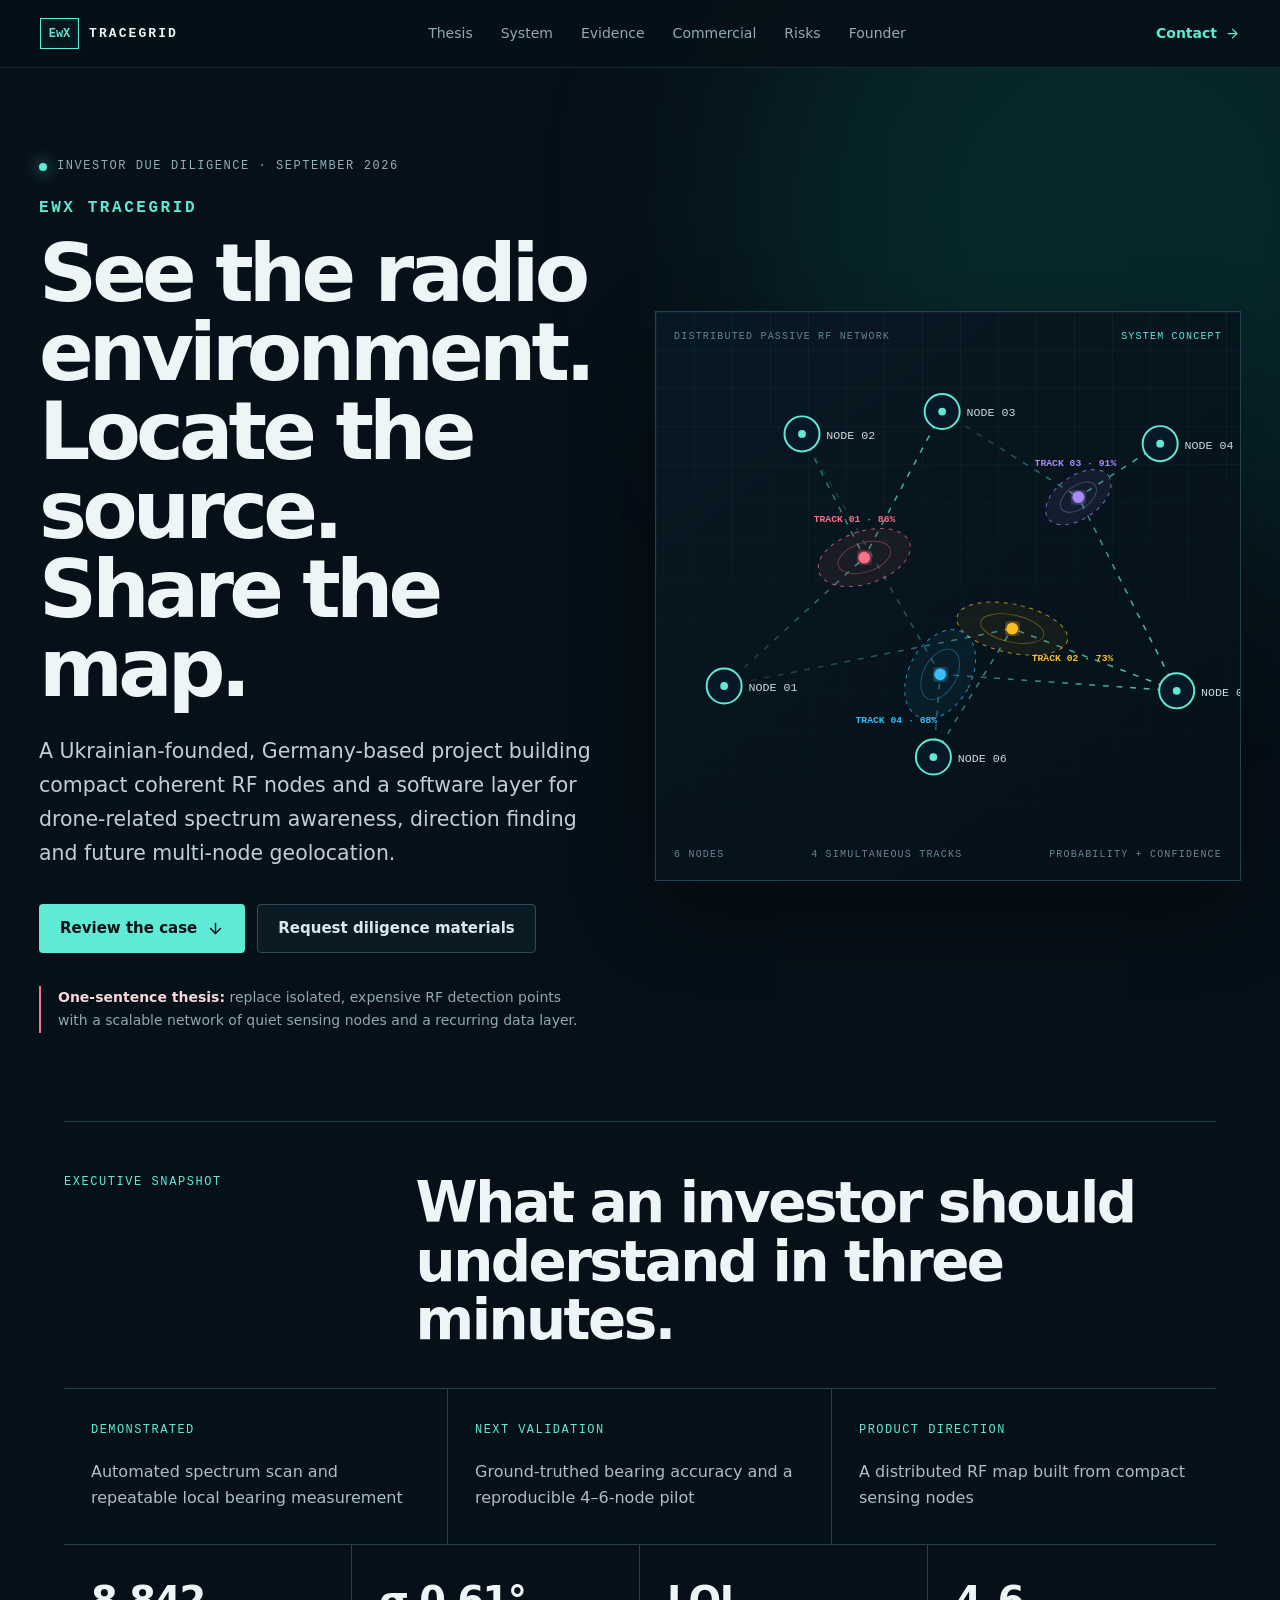
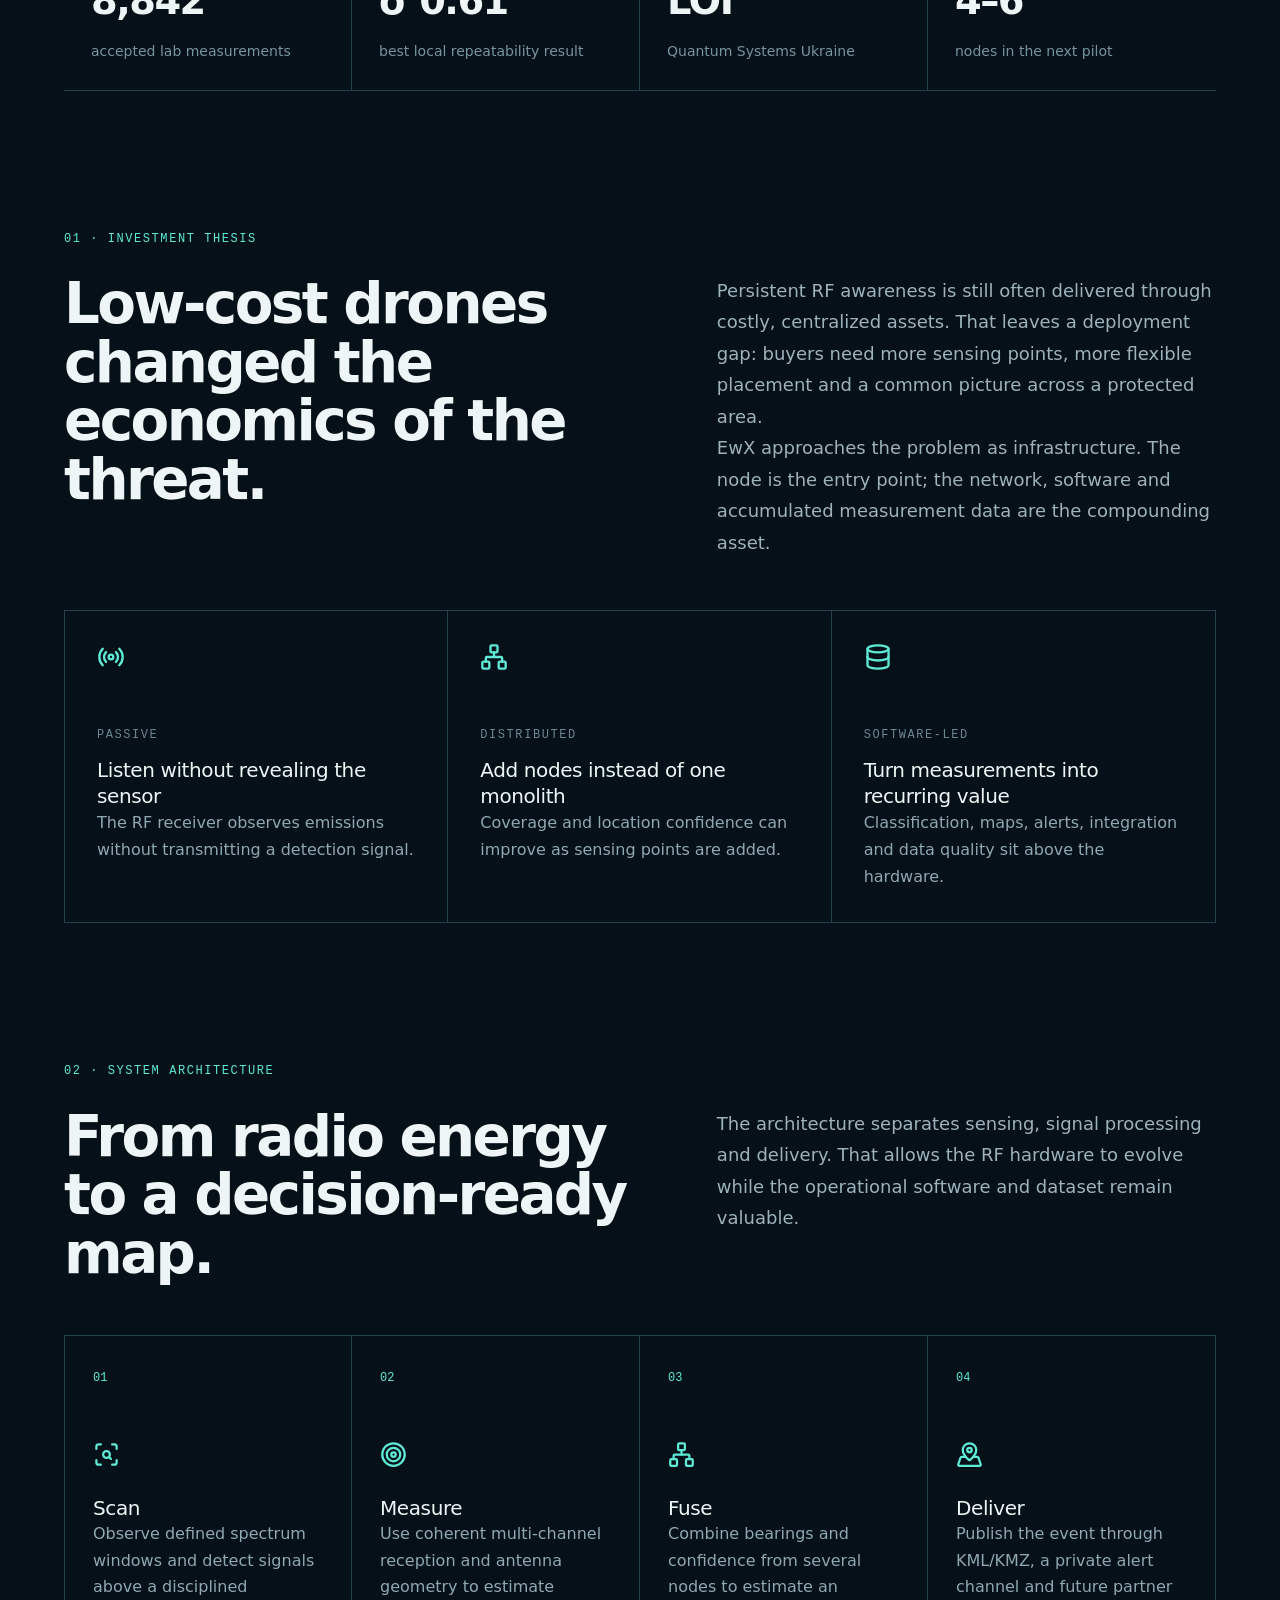
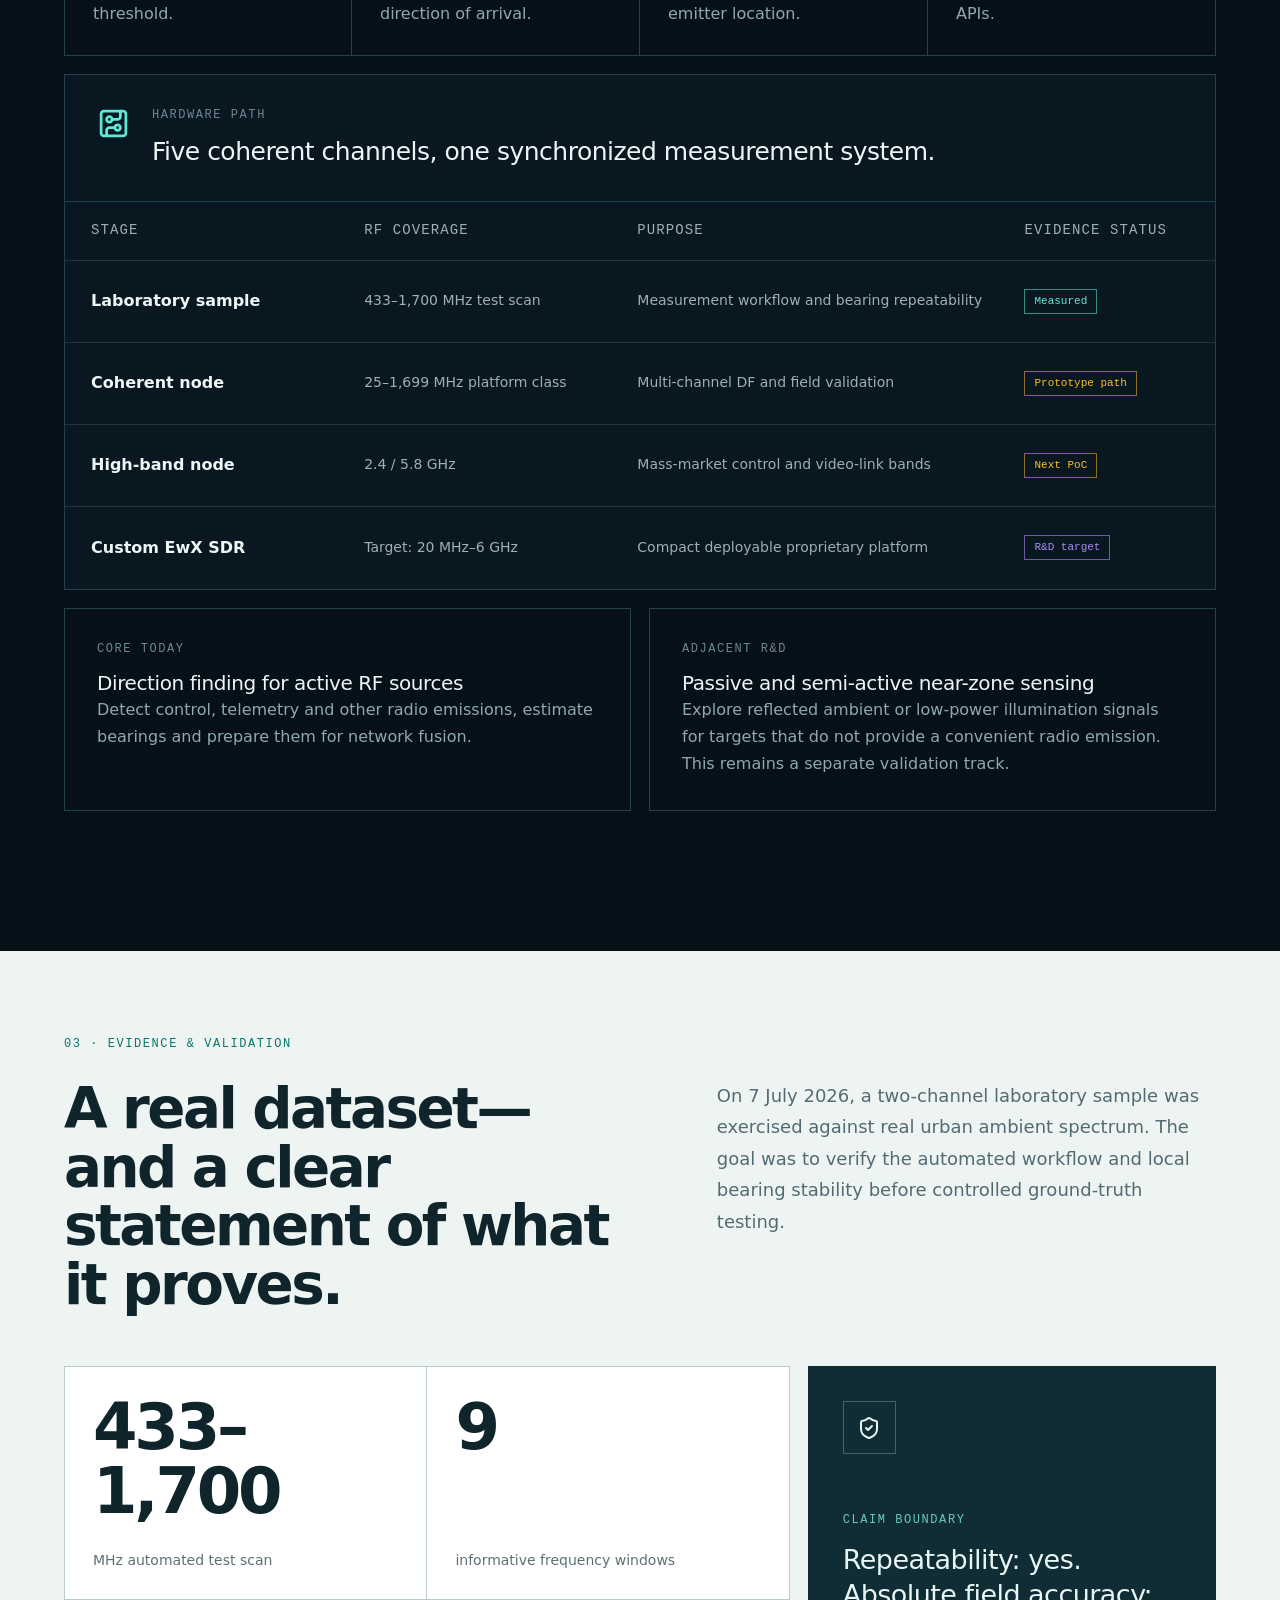
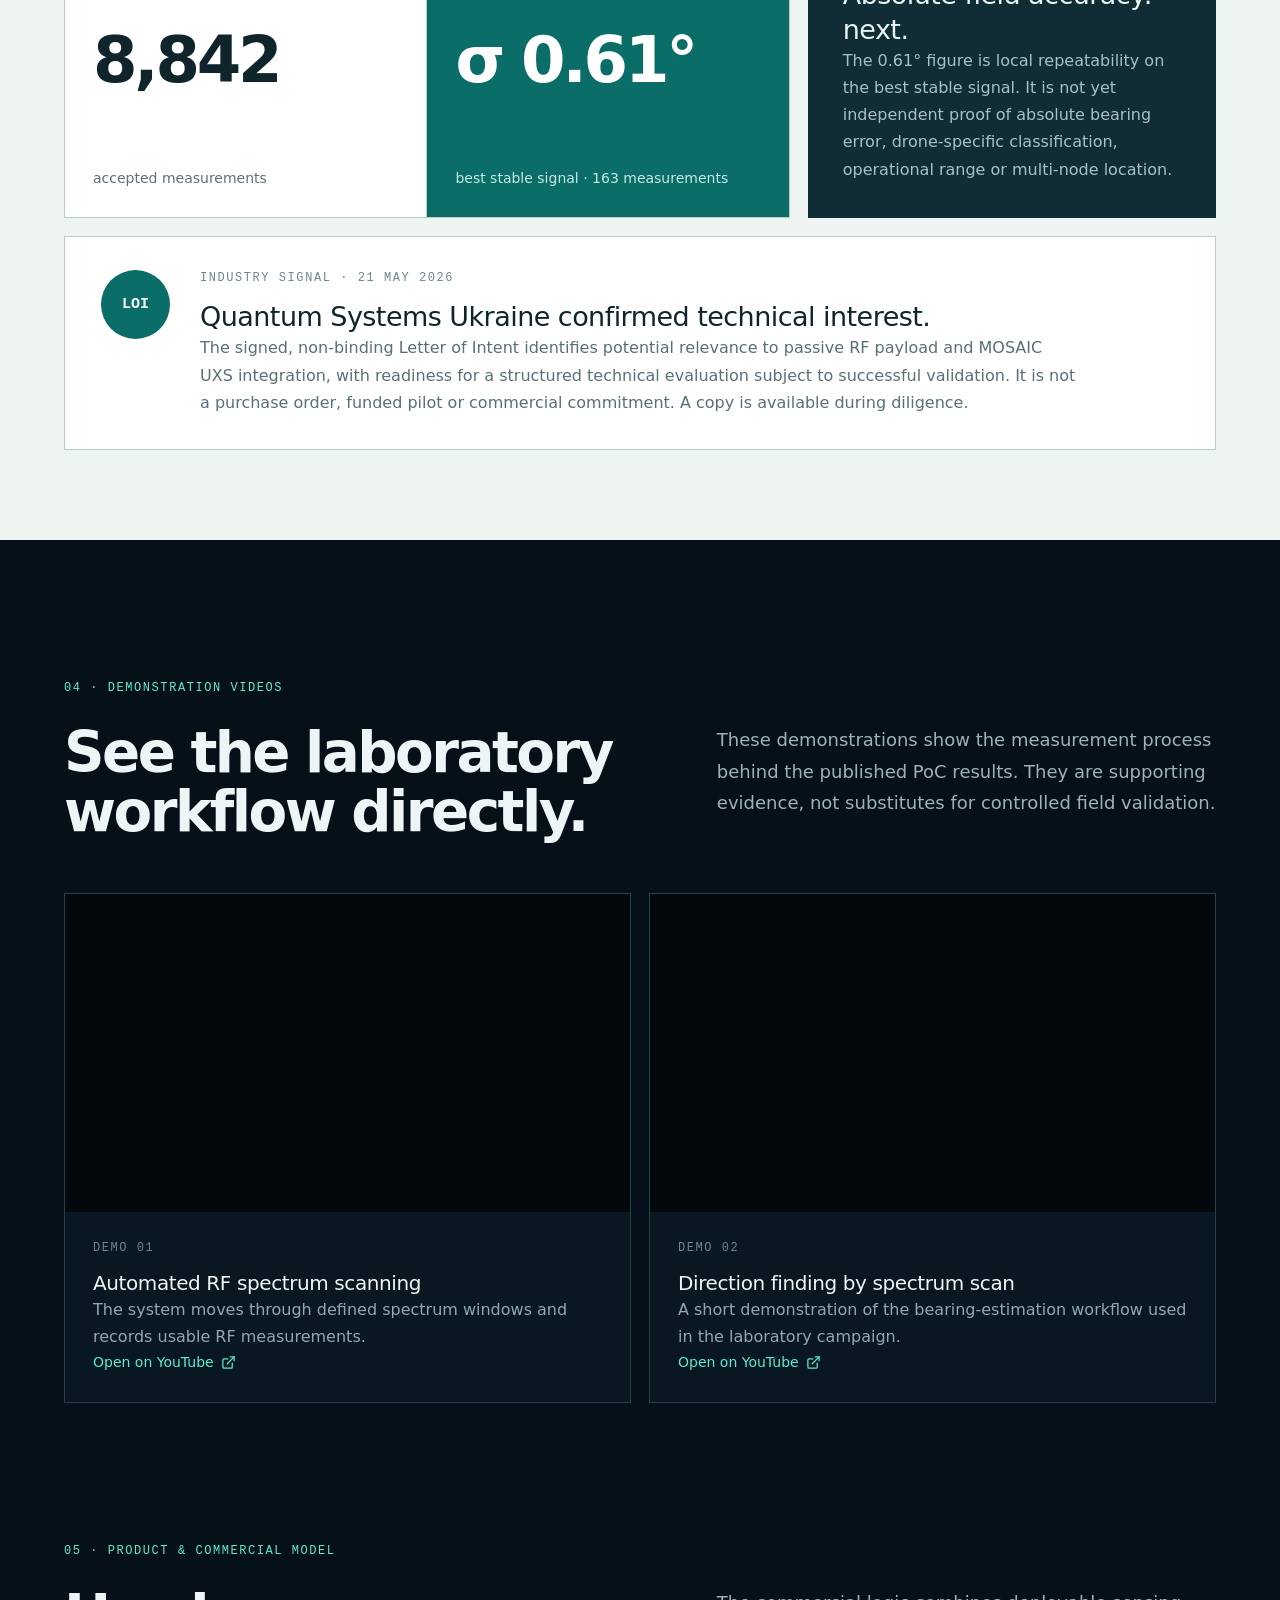
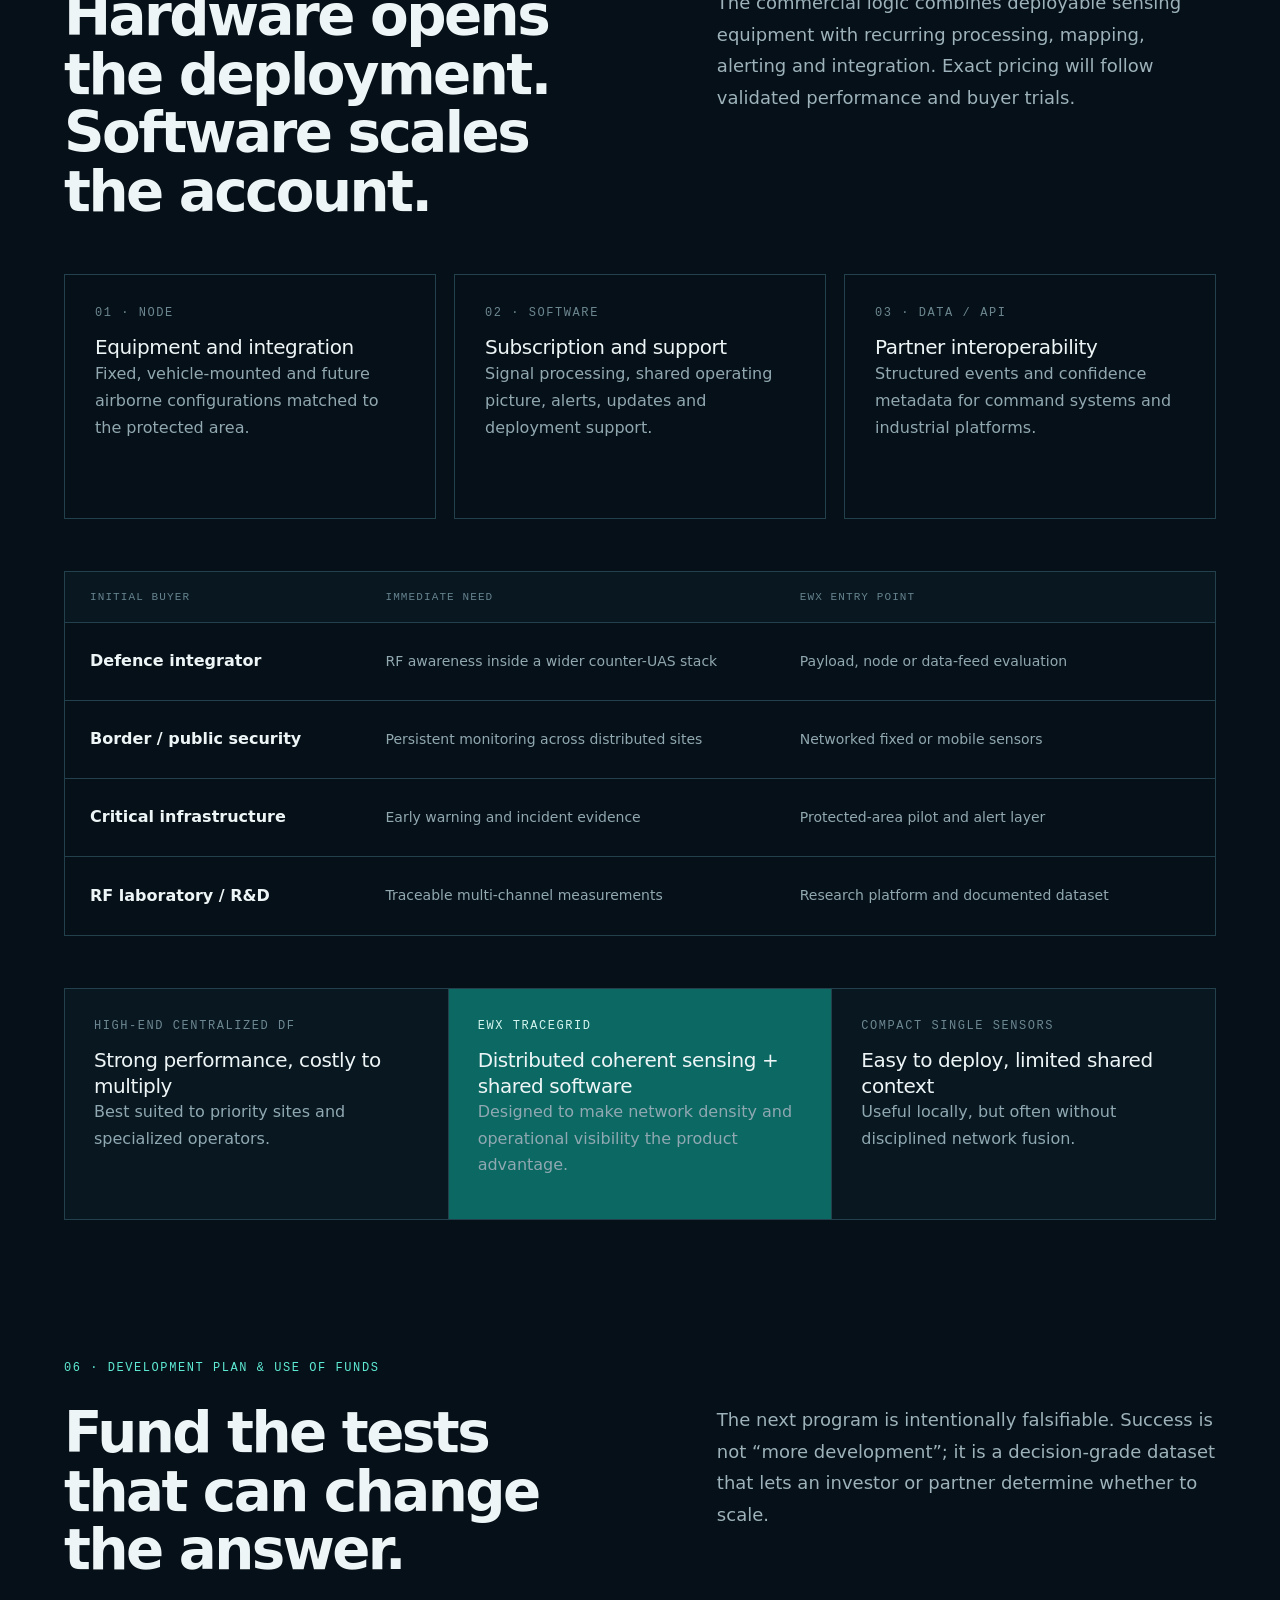
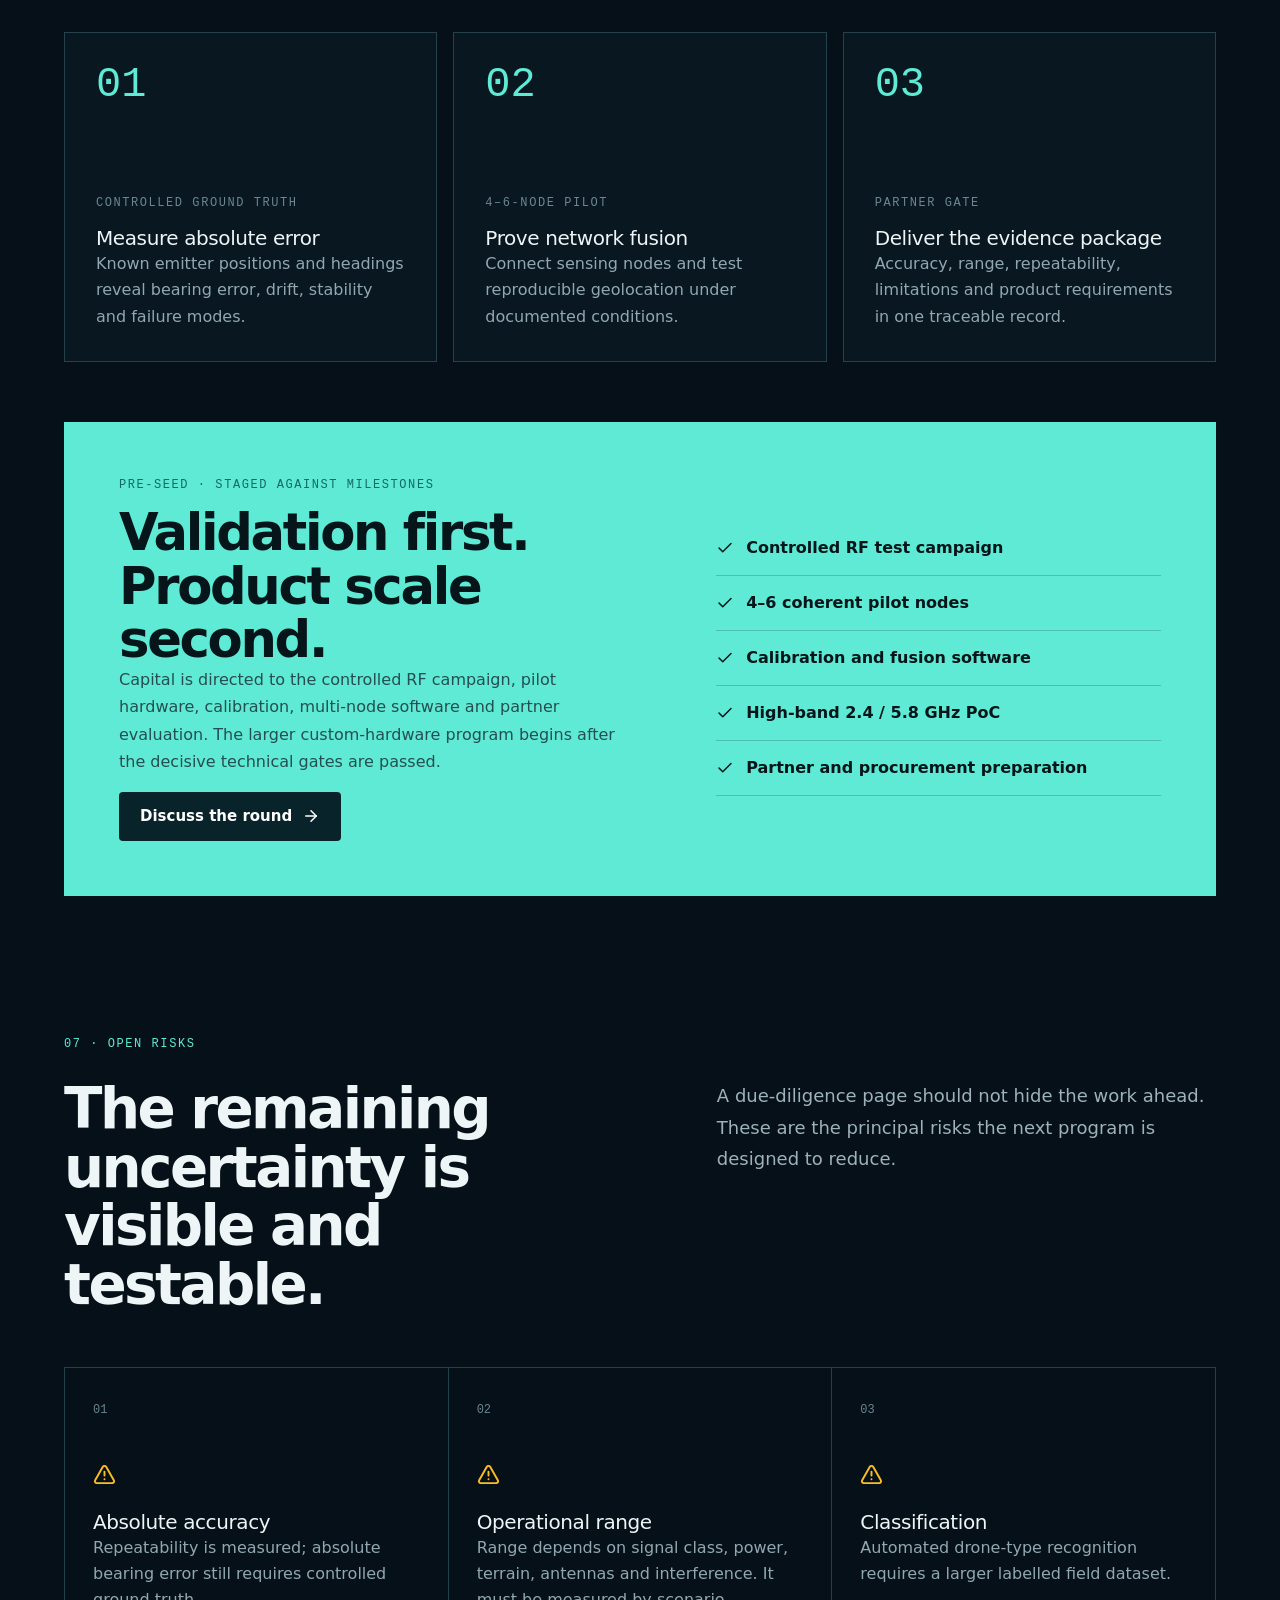
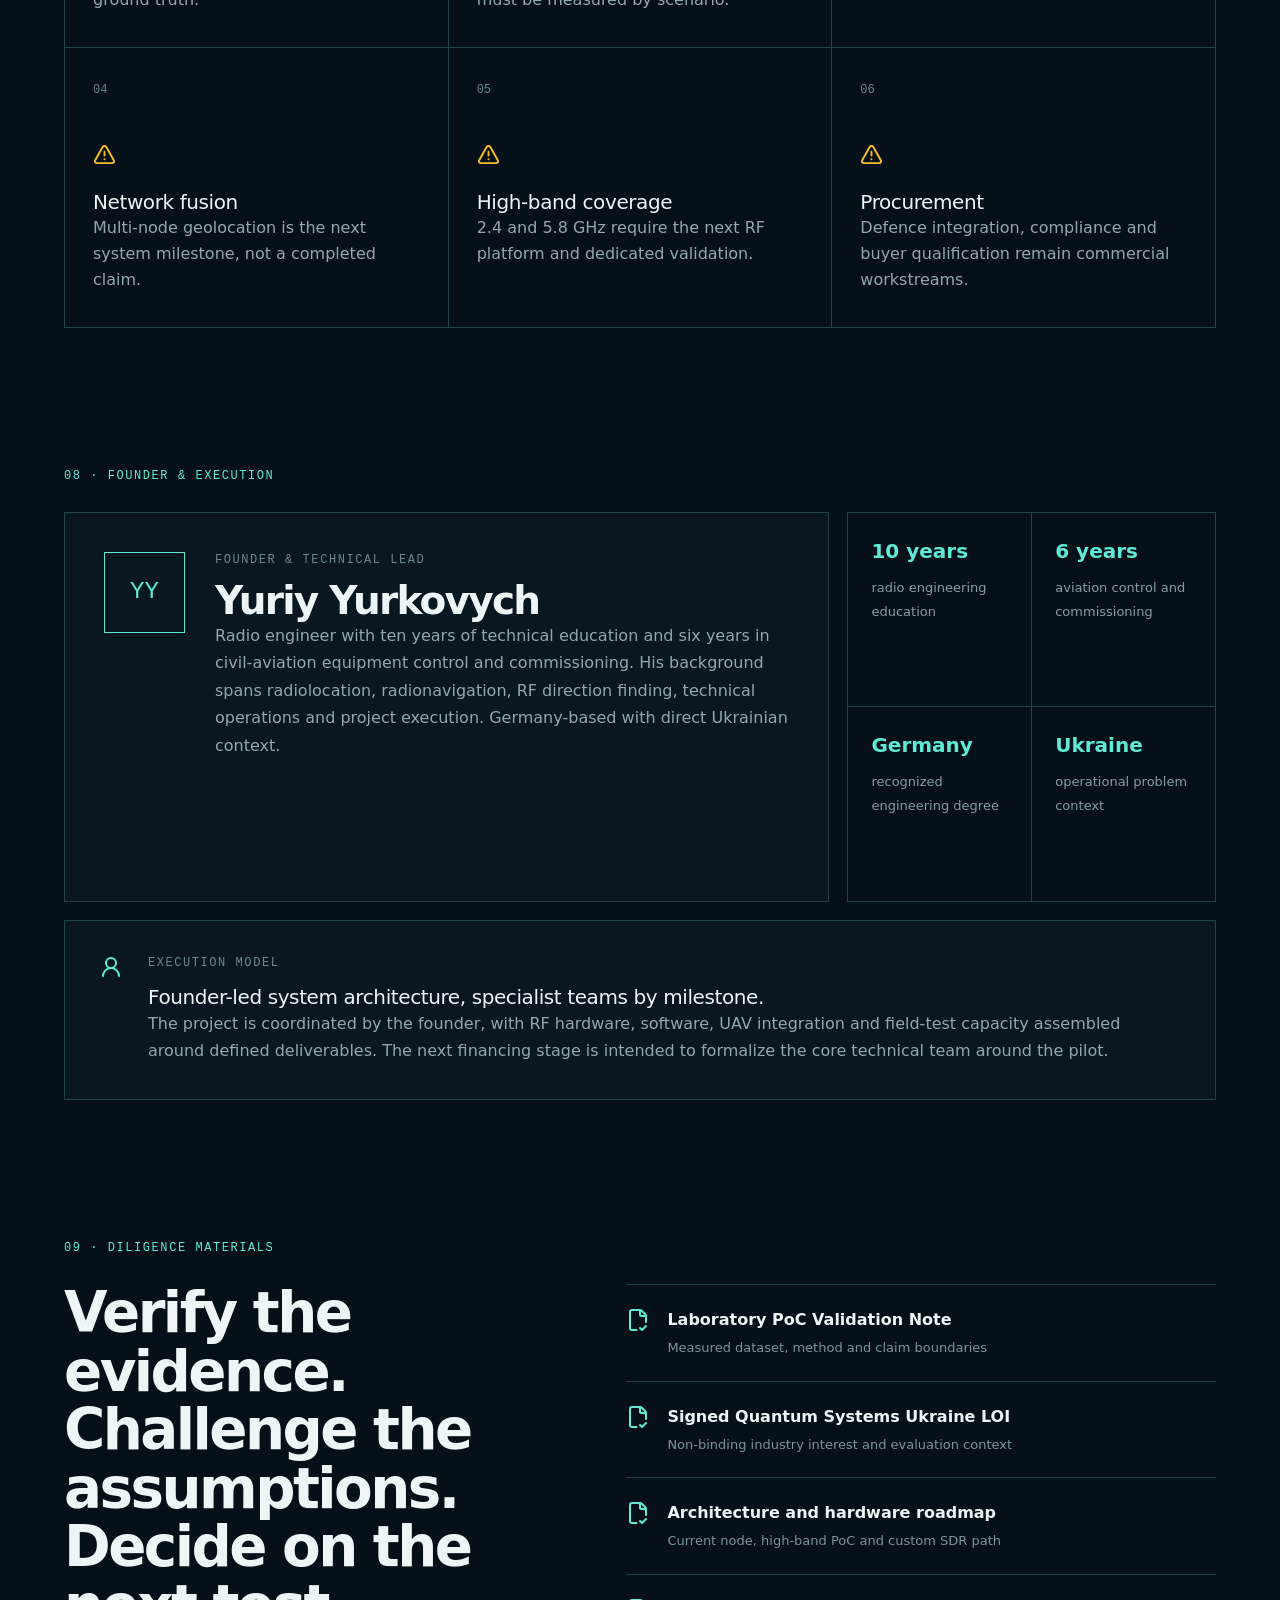
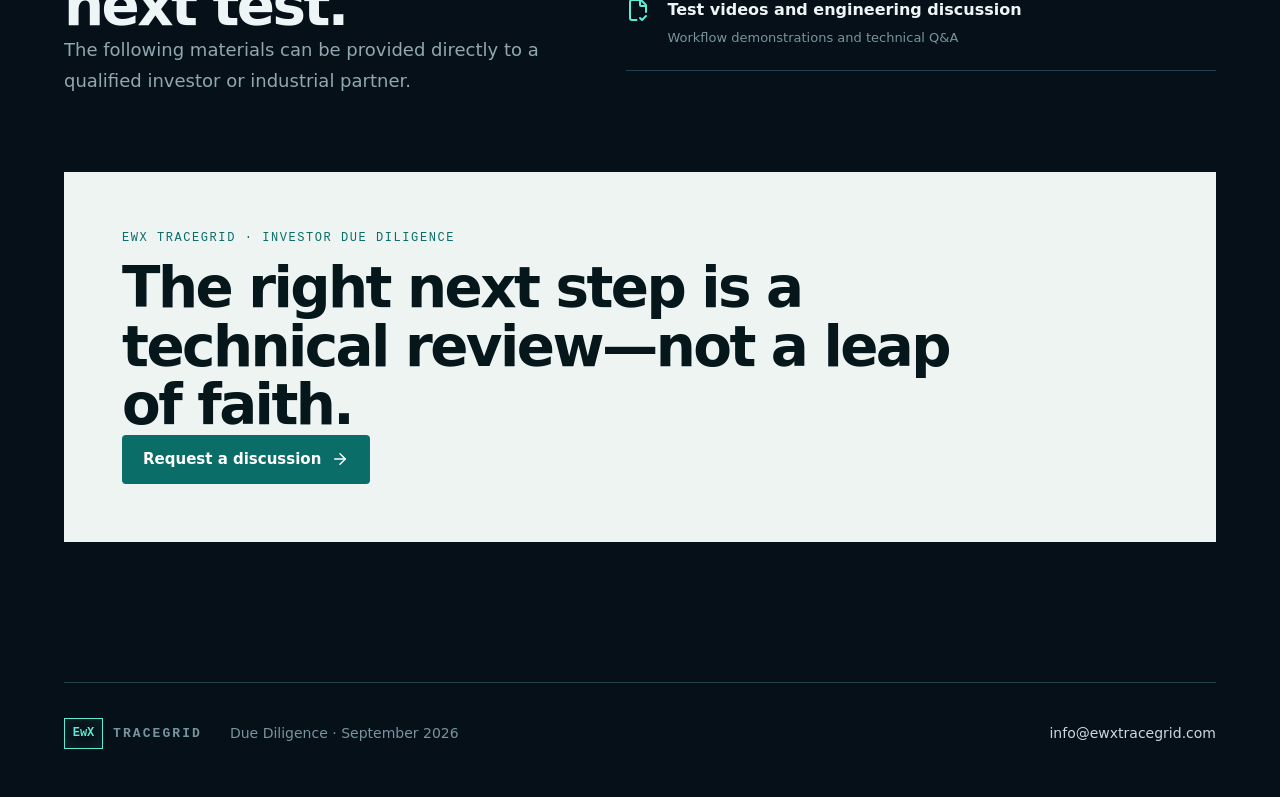
==== due-diligence/index.html @ c773292e "Add EwX TraceGrid due diligence site" ====
<!doctype html>
<html lang="en">
<head>
  <meta charset="utf-8">
  <meta name="viewport" content="width=device-width, initial-scale=1">
  <title>EwX TraceGrid — Due Diligence</title>
  <meta name="description" content="Integrated investor due diligence: system architecture, measured RF evidence, development plan, risks and founder background.">
  <meta name="theme-color" content="#061018">
  <link rel="canonical" href="https://ewxtracegrid.github.io/due-diligence/">
  <link rel="icon" href="favicon.svg" type="image/svg+xml">
  <meta property="og:title" content="EwX TraceGrid — Due Diligence">
  <meta property="og:description" content="System architecture, measured RF evidence, commercial model, development plan and open risks.">
  <meta property="og:type" content="website">
  <meta property="og:url" content="https://ewxtracegrid.github.io/due-diligence/">
  <link rel="stylesheet" href="styles.css">
</head>
<body><main><header class="topbar dd-topbar"><a class="brand" href="#top" aria-label="EwX TraceGrid Due Diligence home"><span class="brand-mark">EwX</span><span>TRACEGRID</span></a><nav aria-label="Due diligence navigation"><a href="#thesis">Thesis</a><a href="#system">System</a><a href="#evidence">Evidence</a><a href="#commercial">Commercial</a><a href="#risks">Risks</a><a href="#founder">Founder</a></nav><a class="nav-cta" href="mailto:info@ewxtracegrid.com?subject=EwX%20TraceGrid%20due%20diligence">Contact <svg xmlns="http://www.w3.org/2000/svg" width="15" height="15" viewBox="0 0 24 24" fill="none" stroke="currentColor" stroke-width="2" stroke-linecap="round" stroke-linejoin="round" class="lucide lucide-arrow-right" aria-hidden="true"><path d="M5 12h14"></path><path d="m12 5 7 7-7 7"></path></svg></a></header><section class="dd-hero" id="top"><div class="dd-hero-copy"><p class="eyebrow"><span></span> INVESTOR DUE DILIGENCE · SEPTEMBER 2026</p><p class="document-title">EwX TraceGrid</p><h1>See the radio environment. Locate the source. Share the map.</h1><p class="hero-lead">A Ukrainian-founded, Germany-based project building compact coherent RF nodes and a software layer for drone-related spectrum awareness, direction finding and future multi-node geolocation.</p><div class="hero-actions"><a class="button button-primary" href="#summary">Review the case <svg xmlns="http://www.w3.org/2000/svg" width="17" height="17" viewBox="0 0 24 24" fill="none" stroke="currentColor" stroke-width="2" stroke-linecap="round" stroke-linejoin="round" class="lucide lucide-arrow-down" aria-hidden="true"><path d="M12 5v14"></path><path d="m19 12-7 7-7-7"></path></svg></a><a class="button button-secondary" href="mailto:info@ewxtracegrid.com?subject=EwX%20TraceGrid%20due%20diligence">Request diligence materials</a></div><p class="plain-language"><strong>One-sentence thesis:</strong> replace isolated, expensive RF detection points with a scalable network of quiet sensing nodes and a recurring data layer.</p></div><div class="signal-map dd-map" aria-label="Conceptual diagram of distributed RF geolocation"><div class="map-grid" aria-hidden="true"></div><div class="map-readout map-readout-top"><span>DISTRIBUTED PASSIVE RF NETWORK</span><span class="live-dot">SYSTEM CONCEPT</span></div><svg viewBox="0 0 600 450" role="img" aria-labelledby="map-title map-desc"><title id="map-title">EwX TraceGrid network concept</title><desc id="map-desc">Six sensing nodes contribute bearings to estimate probabilistic locations for four simultaneous radio emitters.</desc><defs><linearGradient id="beam" x1="0" y1="0" x2="1" y2="0"><stop offset="0" stop-color="#5eead4" stop-opacity="0.1"></stop><stop offset="1" stop-color="#5eead4" stop-opacity="0.86"></stop></linearGradient><filter id="glow"><feGaussianBlur stdDeviation="4" result="blur"></feGaussianBlur><feMerge><feMergeNode in="blur"></feMergeNode><feMergeNode in="SourceGraphic"></feMergeNode></feMerge></filter></defs><g class="bearing-lines"><path d="M70 337 L214 205M150 78 L214 205M294 55 L214 205" stroke="url(#beam)" stroke-width="1.5" stroke-dasharray="6 8"></path><path d="M70 337 L366 278M285 410 L366 278M535 342 L366 278" stroke="url(#beam)" stroke-width="1.5" stroke-dasharray="6 8"></path><path d="M294 55 L434 143M518 88 L434 143M535 342 L434 143" stroke="url(#beam)" stroke-width="1.5" stroke-dasharray="6 8"></path><path d="M150 78 L292 325M285 410 L292 325M535 342 L292 325" stroke="url(#beam)" stroke-width="1.5" stroke-dasharray="6 8"></path></g><g class="probability-target target-a"><ellipse cx="214" cy="205" rx="49" ry="27" transform="rotate(-18 214 205)" fill="#fb7185" fill-opacity="0.07" stroke="#fb7185" stroke-opacity="0.7" stroke-dasharray="4 5"></ellipse><ellipse cx="214" cy="205" rx="28" ry="15" transform="rotate(-18 214 205)" fill="none" stroke="#fb7185" stroke-opacity="0.35"></ellipse><circle cx="214" cy="205" r="6" fill="#fb7185" filter="url(#glow)"></circle><text x="162" y="168" fill="#fb7185" font-size="10" font-weight="700">TRACK 01 · 86%</text></g><g class="probability-target target-b"><ellipse cx="366" cy="278" rx="58" ry="25" transform="rotate(12 366 278)" fill="#fbbf24" fill-opacity="0.06" stroke="#fbbf24" stroke-opacity="0.7" stroke-dasharray="4 5"></ellipse><ellipse cx="366" cy="278" rx="33" ry="14" transform="rotate(12 366 278)" fill="none" stroke="#fbbf24" stroke-opacity="0.34"></ellipse><circle cx="366" cy="278" r="6" fill="#fbbf24" filter="url(#glow)"></circle><text x="386" y="311" fill="#fbbf24" font-size="10" font-weight="700">TRACK 02 · 73%</text></g><g class="probability-target target-c"><ellipse cx="434" cy="143" rx="38" ry="22" transform="rotate(-35 434 143)" fill="#a78bfa" fill-opacity="0.07" stroke="#a78bfa" stroke-opacity="0.72" stroke-dasharray="4 5"></ellipse><ellipse cx="434" cy="143" rx="21" ry="12" transform="rotate(-35 434 143)" fill="none" stroke="#a78bfa" stroke-opacity="0.36"></ellipse><circle cx="434" cy="143" r="6" fill="#a78bfa" filter="url(#glow)"></circle><text x="389" y="111" fill="#a78bfa" font-size="10" font-weight="700">TRACK 03 · 91%</text></g><g class="probability-target target-d"><ellipse cx="292" cy="325" rx="32" ry="49" transform="rotate(28 292 325)" fill="#38bdf8" fill-opacity="0.06" stroke="#38bdf8" stroke-opacity="0.7" stroke-dasharray="4 5"></ellipse><ellipse cx="292" cy="325" rx="17" ry="28" transform="rotate(28 292 325)" fill="none" stroke="#38bdf8" stroke-opacity="0.34"></ellipse><circle cx="292" cy="325" r="6" fill="#38bdf8" filter="url(#glow)"></circle><text x="205" y="375" fill="#38bdf8" font-size="10" font-weight="700">TRACK 04 · 68%</text></g><g><circle cx="70" cy="337" r="18" fill="#071926" stroke="#5eead4" stroke-width="2"></circle><circle cx="70" cy="337" r="4" fill="#5eead4"></circle><text x="95" y="342" fill="#c7d8df" font-size="12">NODE 01</text></g><g><circle cx="150" cy="78" r="18" fill="#071926" stroke="#5eead4" stroke-width="2"></circle><circle cx="150" cy="78" r="4" fill="#5eead4"></circle><text x="175" y="83" fill="#c7d8df" font-size="12">NODE 02</text></g><g><circle cx="294" cy="55" r="18" fill="#071926" stroke="#5eead4" stroke-width="2"></circle><circle cx="294" cy="55" r="4" fill="#5eead4"></circle><text x="319" y="60" fill="#c7d8df" font-size="12">NODE 03</text></g><g><circle cx="518" cy="88" r="18" fill="#071926" stroke="#5eead4" stroke-width="2"></circle><circle cx="518" cy="88" r="4" fill="#5eead4"></circle><text x="543" y="93" fill="#c7d8df" font-size="12">NODE 04</text></g><g><circle cx="535" cy="342" r="18" fill="#071926" stroke="#5eead4" stroke-width="2"></circle><circle cx="535" cy="342" r="4" fill="#5eead4"></circle><text x="560" y="347" fill="#c7d8df" font-size="12">NODE 05</text></g><g><circle cx="285" cy="410" r="18" fill="#071926" stroke="#5eead4" stroke-width="2"></circle><circle cx="285" cy="410" r="4" fill="#5eead4"></circle><text x="310" y="415" fill="#c7d8df" font-size="12">NODE 06</text></g></svg><div class="map-readout map-readout-bottom"><span>6 NODES</span><span>4 SIMULTANEOUS TRACKS</span><span>PROBABILITY + CONFIDENCE</span></div></div></section><section class="dd-summary" id="summary"><div class="summary-intro"><p class="section-label">EXECUTIVE SNAPSHOT</p><h2>What an investor should understand in three minutes.</h2></div><div class="scope-list"><div><span>Demonstrated</span><p>Automated spectrum scan and repeatable local bearing measurement</p></div><div><span>Next validation</span><p>Ground-truthed bearing accuracy and a reproducible 4–6-node pilot</p></div><div><span>Product direction</span><p>A distributed RF map built from compact sensing nodes</p></div></div><div class="summary-numbers"><div><strong>8,842</strong><span>accepted lab measurements</span></div><div><strong>σ 0.61°</strong><span>best local repeatability result</span></div><div><strong>LOI</strong><span>Quantum Systems Ukraine</span></div><div><strong>4–6</strong><span>nodes in the next pilot</span></div></div></section><section class="section dd-section" id="thesis"><div class="section-label">01 · INVESTMENT THESIS</div><div class="section-heading"><h2>Low-cost drones changed the economics of the threat.</h2><div><p>Persistent RF awareness is still often delivered through costly, centralized assets. That leaves a deployment gap: buyers need more sensing points, more flexible placement and a common picture across a protected area.</p><p>EwX approaches the problem as infrastructure. The node is the entry point; the network, software and accumulated measurement data are the compounding asset.</p></div></div><div class="thesis-grid"><article><svg xmlns="http://www.w3.org/2000/svg" width="24" height="24" viewBox="0 0 24 24" fill="none" stroke="currentColor" stroke-width="2" stroke-linecap="round" stroke-linejoin="round" class="lucide lucide-radio" aria-hidden="true"><path d="M16.247 7.761a6 6 0 0 1 0 8.478"></path><path d="M19.075 4.933a10 10 0 0 1 0 14.134"></path><path d="M4.925 19.067a10 10 0 0 1 0-14.134"></path><path d="M7.753 16.239a6 6 0 0 1 0-8.478"></path><circle cx="12" cy="12" r="2"></circle></svg><p class="mini-label">PASSIVE</p><h3>Listen without revealing the sensor</h3><p>The RF receiver observes emissions without transmitting a detection signal.</p></article><article><svg xmlns="http://www.w3.org/2000/svg" width="24" height="24" viewBox="0 0 24 24" fill="none" stroke="currentColor" stroke-width="2" stroke-linecap="round" stroke-linejoin="round" class="lucide lucide-network" aria-hidden="true"><rect x="16" y="16" width="6" height="6" rx="1"></rect><rect x="2" y="16" width="6" height="6" rx="1"></rect><rect x="9" y="2" width="6" height="6" rx="1"></rect><path d="M5 16v-3a1 1 0 0 1 1-1h12a1 1 0 0 1 1 1v3"></path><path d="M12 12V8"></path></svg><p class="mini-label">DISTRIBUTED</p><h3>Add nodes instead of one monolith</h3><p>Coverage and location confidence can improve as sensing points are added.</p></article><article><svg xmlns="http://www.w3.org/2000/svg" width="24" height="24" viewBox="0 0 24 24" fill="none" stroke="currentColor" stroke-width="2" stroke-linecap="round" stroke-linejoin="round" class="lucide lucide-database" aria-hidden="true"><ellipse cx="12" cy="5" rx="9" ry="3"></ellipse><path d="M3 5V19A9 3 0 0 0 21 19V5"></path><path d="M3 12A9 3 0 0 0 21 12"></path></svg><p class="mini-label">SOFTWARE-LED</p><h3>Turn measurements into recurring value</h3><p>Classification, maps, alerts, integration and data quality sit above the hardware.</p></article></div></section><section class="section dd-section" id="system"><div class="section-label">02 · SYSTEM ARCHITECTURE</div><div class="section-heading"><h2>From radio energy to a decision-ready map.</h2><p>The architecture separates sensing, signal processing and delivery. That allows the RF hardware to evolve while the operational software and dataset remain valuable.</p></div><div class="workflow"><article><span>01</span><svg xmlns="http://www.w3.org/2000/svg" width="24" height="24" viewBox="0 0 24 24" fill="none" stroke="currentColor" stroke-width="2" stroke-linecap="round" stroke-linejoin="round" class="lucide lucide-scan-search" aria-hidden="true"><path d="M3 7V5a2 2 0 0 1 2-2h2"></path><path d="M17 3h2a2 2 0 0 1 2 2v2"></path><path d="M21 17v2a2 2 0 0 1-2 2h-2"></path><path d="M7 21H5a2 2 0 0 1-2-2v-2"></path><circle cx="12" cy="12" r="3"></circle><path d="m16 16-1.9-1.9"></path></svg><h3>Scan</h3><p>Observe defined spectrum windows and detect signals above a disciplined threshold.</p></article><article><span>02</span><svg xmlns="http://www.w3.org/2000/svg" width="24" height="24" viewBox="0 0 24 24" fill="none" stroke="currentColor" stroke-width="2" stroke-linecap="round" stroke-linejoin="round" class="lucide lucide-target" aria-hidden="true"><circle cx="12" cy="12" r="10"></circle><circle cx="12" cy="12" r="6"></circle><circle cx="12" cy="12" r="2"></circle></svg><h3>Measure</h3><p>Use coherent multi-channel reception and antenna geometry to estimate direction of arrival.</p></article><article><span>03</span><svg xmlns="http://www.w3.org/2000/svg" width="24" height="24" viewBox="0 0 24 24" fill="none" stroke="currentColor" stroke-width="2" stroke-linecap="round" stroke-linejoin="round" class="lucide lucide-network" aria-hidden="true"><rect x="16" y="16" width="6" height="6" rx="1"></rect><rect x="2" y="16" width="6" height="6" rx="1"></rect><rect x="9" y="2" width="6" height="6" rx="1"></rect><path d="M5 16v-3a1 1 0 0 1 1-1h12a1 1 0 0 1 1 1v3"></path><path d="M12 12V8"></path></svg><h3>Fuse</h3><p>Combine bearings and confidence from several nodes to estimate an emitter location.</p></article><article><span>04</span><svg xmlns="http://www.w3.org/2000/svg" width="24" height="24" viewBox="0 0 24 24" fill="none" stroke="currentColor" stroke-width="2" stroke-linecap="round" stroke-linejoin="round" class="lucide lucide-map-pinned" aria-hidden="true"><path d="M18 8c0 3.613-3.869 7.429-5.393 8.795a1 1 0 0 1-1.214 0C9.87 15.429 6 11.613 6 8a6 6 0 0 1 12 0"></path><circle cx="12" cy="8" r="2"></circle><path d="M8.714 14h-3.71a1 1 0 0 0-.948.683l-2.004 6A1 1 0 0 0 3 22h18a1 1 0 0 0 .948-1.316l-2-6a1 1 0 0 0-.949-.684h-3.712"></path></svg><h3>Deliver</h3><p>Publish the event through KML/KMZ, a private alert channel and future partner APIs.</p></article></div><div class="tech-stack"><div class="tech-stack-head"><svg xmlns="http://www.w3.org/2000/svg" width="24" height="24" viewBox="0 0 24 24" fill="none" stroke="currentColor" stroke-width="2" stroke-linecap="round" stroke-linejoin="round" class="lucide lucide-circuit-board" aria-hidden="true"><rect width="18" height="18" x="3" y="3" rx="2"></rect><path d="M11 9h4a2 2 0 0 0 2-2V3"></path><circle cx="9" cy="9" r="2"></circle><path d="M7 21v-4a2 2 0 0 1 2-2h4"></path><circle cx="15" cy="15" r="2"></circle></svg><div><p class="mini-label">HARDWARE PATH</p><h3>Five coherent channels, one synchronized measurement system.</h3></div></div><div class="stack-table" role="table" aria-label="EwX hardware development stages"><div class="stack-row stack-header" role="row"><span>Stage</span><span>RF coverage</span><span>Purpose</span><span>Evidence status</span></div><div class="stack-row" role="row"><strong>Laboratory sample</strong><span>433–1,700 MHz test scan</span><span>Measurement workflow and bearing repeatability</span><em class="status-current">Measured</em></div><div class="stack-row" role="row"><strong>Coherent node</strong><span>25–1,699 MHz platform class</span><span>Multi-channel DF and field validation</span><em class="status-next">Prototype path</em></div><div class="stack-row" role="row"><strong>High-band node</strong><span>2.4 / 5.8 GHz</span><span>Mass-market control and video-link bands</span><em class="status-next">Next PoC</em></div><div class="stack-row" role="row"><strong>Custom EwX SDR</strong><span>Target: 20 MHz–6 GHz</span><span>Compact deployable proprietary platform</span><em class="status-future">R&amp;D target</em></div></div></div><div class="architecture-expansion"><div><p class="mini-label">CORE TODAY</p><h3>Direction finding for active RF sources</h3><p>Detect control, telemetry and other radio emissions, estimate bearings and prepare them for network fusion.</p></div><div><p class="mini-label">ADJACENT R&amp;D</p><h3>Passive and semi-active near-zone sensing</h3><p>Explore reflected ambient or low-power illumination signals for targets that do not provide a convenient radio emission. This remains a separate validation track.</p></div></div></section><section class="section proof-section dd-proof" id="evidence"><div class="section-label">03 · EVIDENCE &amp; VALIDATION</div><div class="section-heading"><h2>A real dataset—and a clear statement of what it proves.</h2><p>On 7 July 2026, a two-channel laboratory sample was exercised against real urban ambient spectrum. The goal was to verify the automated workflow and local bearing stability before controlled ground-truth testing.</p></div><div class="proof-layout"><div class="metric-grid"><article><strong>433–1,700</strong><span>MHz automated test scan</span></article><article><strong>9</strong><span>informative frequency windows</span></article><article><strong>8,842</strong><span>accepted measurements</span></article><article class="metric-highlight"><strong>σ 0.61°</strong><span>best stable signal · 163 measurements</span></article></div><aside class="evidence-card"><div class="evidence-icon"><svg xmlns="http://www.w3.org/2000/svg" width="24" height="24" viewBox="0 0 24 24" fill="none" stroke="currentColor" stroke-width="2" stroke-linecap="round" stroke-linejoin="round" class="lucide lucide-shield-check" aria-hidden="true"><path d="M20 13c0 5-3.5 7.5-7.66 8.95a1 1 0 0 1-.67-.01C7.5 20.5 4 18 4 13V6a1 1 0 0 1 1-1c2 0 4.5-1.2 6.24-2.72a1.17 1.17 0 0 1 1.52 0C14.51 3.81 17 5 19 5a1 1 0 0 1 1 1z"></path><path d="m9 12 2 2 4-4"></path></svg></div><p class="mini-label">CLAIM BOUNDARY</p><h3>Repeatability: yes. Absolute field accuracy: next.</h3><p>The 0.61° figure is local repeatability on the best stable signal. It is not yet independent proof of absolute bearing error, drone-specific classification, operational range or multi-node location.</p></aside></div><div class="industry-signal"><div class="loi-badge">LOI</div><div><p class="mini-label">INDUSTRY SIGNAL · 21 MAY 2026</p><h3>Quantum Systems Ukraine confirmed technical interest.</h3><p>The signed, non-binding Letter of Intent identifies potential relevance to passive RF payload and MOSAIC UXS integration, with readiness for a structured technical evaluation subject to successful validation. It is not a purchase order, funded pilot or commercial commitment. A copy is available during diligence.</p></div></div></section><section class="section dd-section videos-section"><div class="section-label">04 · DEMONSTRATION VIDEOS</div><div class="section-heading"><h2>See the laboratory workflow directly.</h2><p>These demonstrations show the measurement process behind the published PoC results. They are supporting evidence, not substitutes for controlled field validation.</p></div><div class="videos-grid"><article class="video-card"><div class="video-frame"><iframe src="https://www.youtube-nocookie.com/embed/0f7Ty9WyUhw" title="Automated RF spectrum scanning" loading="lazy" allow="accelerometer; autoplay; clipboard-write; encrypted-media; gyroscope; picture-in-picture; web-share" allowFullScreen=""></iframe></div><div class="video-copy"><p class="mini-label">DEMO 01</p><h3>Automated RF spectrum scanning</h3><p>The system moves through defined spectrum windows and records usable RF measurements.</p><a href="https://youtu.be/0f7Ty9WyUhw" target="_blank" rel="noreferrer">Open on YouTube <svg xmlns="http://www.w3.org/2000/svg" width="15" height="15" viewBox="0 0 24 24" fill="none" stroke="currentColor" stroke-width="2" stroke-linecap="round" stroke-linejoin="round" class="lucide lucide-external-link" aria-hidden="true"><path d="M15 3h6v6"></path><path d="M10 14 21 3"></path><path d="M18 13v6a2 2 0 0 1-2 2H5a2 2 0 0 1-2-2V8a2 2 0 0 1 2-2h6"></path></svg></a></div></article><article class="video-card"><div class="video-frame"><iframe src="https://www.youtube-nocookie.com/embed/cxnhPnchUs4" title="Direction finding by spectrum scan" loading="lazy" allow="accelerometer; autoplay; clipboard-write; encrypted-media; gyroscope; picture-in-picture; web-share" allowFullScreen=""></iframe></div><div class="video-copy"><p class="mini-label">DEMO 02</p><h3>Direction finding by spectrum scan</h3><p>A short demonstration of the bearing-estimation workflow used in the laboratory campaign.</p><a href="https://youtu.be/cxnhPnchUs4" target="_blank" rel="noreferrer">Open on YouTube <svg xmlns="http://www.w3.org/2000/svg" width="15" height="15" viewBox="0 0 24 24" fill="none" stroke="currentColor" stroke-width="2" stroke-linecap="round" stroke-linejoin="round" class="lucide lucide-external-link" aria-hidden="true"><path d="M15 3h6v6"></path><path d="M10 14 21 3"></path><path d="M18 13v6a2 2 0 0 1-2 2H5a2 2 0 0 1-2-2V8a2 2 0 0 1 2-2h6"></path></svg></a></div></article></div></section><section class="section dd-section" id="commercial"><div class="section-label">05 · PRODUCT &amp; COMMERCIAL MODEL</div><div class="section-heading"><h2>Hardware opens the deployment. Software scales the account.</h2><p>The commercial logic combines deployable sensing equipment with recurring processing, mapping, alerting and integration. Exact pricing will follow validated performance and buyer trials.</p></div><div class="commercial-grid"><article><p class="mini-label">01 · NODE</p><h3>Equipment and integration</h3><p>Fixed, vehicle-mounted and future airborne configurations matched to the protected area.</p></article><article><p class="mini-label">02 · SOFTWARE</p><h3>Subscription and support</h3><p>Signal processing, shared operating picture, alerts, updates and deployment support.</p></article><article><p class="mini-label">03 · DATA / API</p><h3>Partner interoperability</h3><p>Structured events and confidence metadata for command systems and industrial platforms.</p></article></div><div class="market-table"><div><span>Initial buyer</span><span>Immediate need</span><span>EwX entry point</span></div><div><strong>Defence integrator</strong><p>RF awareness inside a wider counter-UAS stack</p><p>Payload, node or data-feed evaluation</p></div><div><strong>Border / public security</strong><p>Persistent monitoring across distributed sites</p><p>Networked fixed or mobile sensors</p></div><div><strong>Critical infrastructure</strong><p>Early warning and incident evidence</p><p>Protected-area pilot and alert layer</p></div><div><strong>RF laboratory / R&amp;D</strong><p>Traceable multi-channel measurements</p><p>Research platform and documented dataset</p></div></div><div class="positioning"><div><p class="mini-label">HIGH-END CENTRALIZED DF</p><h3>Strong performance, costly to multiply</h3><p>Best suited to priority sites and specialized operators.</p></div><div class="positioning-focus"><p class="mini-label">EWX TRACEGRID</p><h3>Distributed coherent sensing + shared software</h3><p>Designed to make network density and operational visibility the product advantage.</p></div><div><p class="mini-label">COMPACT SINGLE SENSORS</p><h3>Easy to deploy, limited shared context</h3><p>Useful locally, but often without disciplined network fusion.</p></div></div></section><section class="section dd-section plan-section" id="plan"><div class="section-label">06 · DEVELOPMENT PLAN &amp; USE OF FUNDS</div><div class="section-heading"><h2>Fund the tests that can change the answer.</h2><p>The next program is intentionally falsifiable. Success is not “more development”; it is a decision-grade dataset that lets an investor or partner determine whether to scale.</p></div><div class="roadmap"><article><span class="step-num">01</span><div><p class="mini-label">CONTROLLED GROUND TRUTH</p><h3>Measure absolute error</h3><p>Known emitter positions and headings reveal bearing error, drift, stability and failure modes.</p></div></article><article><span class="step-num">02</span><div><p class="mini-label">4–6-NODE PILOT</p><h3>Prove network fusion</h3><p>Connect sensing nodes and test reproducible geolocation under documented conditions.</p></div></article><article><span class="step-num">03</span><div><p class="mini-label">PARTNER GATE</p><h3>Deliver the evidence package</h3><p>Accuracy, range, repeatability, limitations and product requirements in one traceable record.</p></div></article></div><div class="funding-box dd-funding"><div><p class="mini-label">PRE-SEED · STAGED AGAINST MILESTONES</p><h2>Validation first. Product scale second.</h2><p>Capital is directed to the controlled RF campaign, pilot hardware, calibration, multi-node software and partner evaluation. The larger custom-hardware program begins after the decisive technical gates are passed.</p><a class="button button-primary" href="mailto:info@ewxtracegrid.com?subject=EwX%20TraceGrid%20due%20diligence">Discuss the round <svg xmlns="http://www.w3.org/2000/svg" width="18" height="18" viewBox="0 0 24 24" fill="none" stroke="currentColor" stroke-width="2" stroke-linecap="round" stroke-linejoin="round" class="lucide lucide-arrow-right" aria-hidden="true"><path d="M5 12h14"></path><path d="m12 5 7 7-7 7"></path></svg></a></div><ul><li><svg xmlns="http://www.w3.org/2000/svg" width="24" height="24" viewBox="0 0 24 24" fill="none" stroke="currentColor" stroke-width="2" stroke-linecap="round" stroke-linejoin="round" class="lucide lucide-check" aria-hidden="true"><path d="M20 6 9 17l-5-5"></path></svg> Controlled RF test campaign</li><li><svg xmlns="http://www.w3.org/2000/svg" width="24" height="24" viewBox="0 0 24 24" fill="none" stroke="currentColor" stroke-width="2" stroke-linecap="round" stroke-linejoin="round" class="lucide lucide-check" aria-hidden="true"><path d="M20 6 9 17l-5-5"></path></svg> 4–6 coherent pilot nodes</li><li><svg xmlns="http://www.w3.org/2000/svg" width="24" height="24" viewBox="0 0 24 24" fill="none" stroke="currentColor" stroke-width="2" stroke-linecap="round" stroke-linejoin="round" class="lucide lucide-check" aria-hidden="true"><path d="M20 6 9 17l-5-5"></path></svg> Calibration and fusion software</li><li><svg xmlns="http://www.w3.org/2000/svg" width="24" height="24" viewBox="0 0 24 24" fill="none" stroke="currentColor" stroke-width="2" stroke-linecap="round" stroke-linejoin="round" class="lucide lucide-check" aria-hidden="true"><path d="M20 6 9 17l-5-5"></path></svg> High-band 2.4 / 5.8 GHz PoC</li><li><svg xmlns="http://www.w3.org/2000/svg" width="24" height="24" viewBox="0 0 24 24" fill="none" stroke="currentColor" stroke-width="2" stroke-linecap="round" stroke-linejoin="round" class="lucide lucide-check" aria-hidden="true"><path d="M20 6 9 17l-5-5"></path></svg> Partner and procurement preparation</li></ul></div></section><section class="section dd-section" id="risks"><div class="section-label">07 · OPEN RISKS</div><div class="section-heading"><h2>The remaining uncertainty is visible and testable.</h2><p>A due-diligence page should not hide the work ahead. These are the principal risks the next program is designed to reduce.</p></div><div class="risk-grid"><article><span>01</span><svg xmlns="http://www.w3.org/2000/svg" width="24" height="24" viewBox="0 0 24 24" fill="none" stroke="currentColor" stroke-width="2" stroke-linecap="round" stroke-linejoin="round" class="lucide lucide-triangle-alert" aria-hidden="true"><path d="m21.73 18-8-14a2 2 0 0 0-3.48 0l-8 14A2 2 0 0 0 4 21h16a2 2 0 0 0 1.73-3"></path><path d="M12 9v4"></path><path d="M12 17h.01"></path></svg><h3>Absolute accuracy</h3><p>Repeatability is measured; absolute bearing error still requires controlled ground truth.</p></article><article><span>02</span><svg xmlns="http://www.w3.org/2000/svg" width="24" height="24" viewBox="0 0 24 24" fill="none" stroke="currentColor" stroke-width="2" stroke-linecap="round" stroke-linejoin="round" class="lucide lucide-triangle-alert" aria-hidden="true"><path d="m21.73 18-8-14a2 2 0 0 0-3.48 0l-8 14A2 2 0 0 0 4 21h16a2 2 0 0 0 1.73-3"></path><path d="M12 9v4"></path><path d="M12 17h.01"></path></svg><h3>Operational range</h3><p>Range depends on signal class, power, terrain, antennas and interference. It must be measured by scenario.</p></article><article><span>03</span><svg xmlns="http://www.w3.org/2000/svg" width="24" height="24" viewBox="0 0 24 24" fill="none" stroke="currentColor" stroke-width="2" stroke-linecap="round" stroke-linejoin="round" class="lucide lucide-triangle-alert" aria-hidden="true"><path d="m21.73 18-8-14a2 2 0 0 0-3.48 0l-8 14A2 2 0 0 0 4 21h16a2 2 0 0 0 1.73-3"></path><path d="M12 9v4"></path><path d="M12 17h.01"></path></svg><h3>Classification</h3><p>Automated drone-type recognition requires a larger labelled field dataset.</p></article><article><span>04</span><svg xmlns="http://www.w3.org/2000/svg" width="24" height="24" viewBox="0 0 24 24" fill="none" stroke="currentColor" stroke-width="2" stroke-linecap="round" stroke-linejoin="round" class="lucide lucide-triangle-alert" aria-hidden="true"><path d="m21.73 18-8-14a2 2 0 0 0-3.48 0l-8 14A2 2 0 0 0 4 21h16a2 2 0 0 0 1.73-3"></path><path d="M12 9v4"></path><path d="M12 17h.01"></path></svg><h3>Network fusion</h3><p>Multi-node geolocation is the next system milestone, not a completed claim.</p></article><article><span>05</span><svg xmlns="http://www.w3.org/2000/svg" width="24" height="24" viewBox="0 0 24 24" fill="none" stroke="currentColor" stroke-width="2" stroke-linecap="round" stroke-linejoin="round" class="lucide lucide-triangle-alert" aria-hidden="true"><path d="m21.73 18-8-14a2 2 0 0 0-3.48 0l-8 14A2 2 0 0 0 4 21h16a2 2 0 0 0 1.73-3"></path><path d="M12 9v4"></path><path d="M12 17h.01"></path></svg><h3>High-band coverage</h3><p>2.4 and 5.8 GHz require the next RF platform and dedicated validation.</p></article><article><span>06</span><svg xmlns="http://www.w3.org/2000/svg" width="24" height="24" viewBox="0 0 24 24" fill="none" stroke="currentColor" stroke-width="2" stroke-linecap="round" stroke-linejoin="round" class="lucide lucide-triangle-alert" aria-hidden="true"><path d="m21.73 18-8-14a2 2 0 0 0-3.48 0l-8 14A2 2 0 0 0 4 21h16a2 2 0 0 0 1.73-3"></path><path d="M12 9v4"></path><path d="M12 17h.01"></path></svg><h3>Procurement</h3><p>Defence integration, compliance and buyer qualification remain commercial workstreams.</p></article></div></section><section class="section dd-section founder-section" id="founder"><div class="section-label">08 · FOUNDER &amp; EXECUTION</div><div class="founder-layout"><article class="founder-card dd-founder"><div class="founder-monogram">YY</div><div><p class="mini-label">FOUNDER &amp; TECHNICAL LEAD</p><h2>Yuriy Yurkovych</h2><p>Radio engineer with ten years of technical education and six years in civil-aviation equipment control and commissioning. His background spans radiolocation, radionavigation, RF direction finding, technical operations and project execution. Germany-based with direct Ukrainian context.</p></div></article><div class="founder-facts"><div><strong>10 years</strong><span>radio engineering education</span></div><div><strong>6 years</strong><span>aviation control and commissioning</span></div><div><strong>Germany</strong><span>recognized engineering degree</span></div><div><strong>Ukraine</strong><span>operational problem context</span></div></div></div><div class="execution-note"><svg xmlns="http://www.w3.org/2000/svg" width="24" height="24" viewBox="0 0 24 24" fill="none" stroke="currentColor" stroke-width="2" stroke-linecap="round" stroke-linejoin="round" class="lucide lucide-user-round" aria-hidden="true"><circle cx="12" cy="8" r="5"></circle><path d="M20 21a8 8 0 0 0-16 0"></path></svg><div><p class="mini-label">EXECUTION MODEL</p><h3>Founder-led system architecture, specialist teams by milestone.</h3><p>The project is coordinated by the founder, with RF hardware, software, UAV integration and field-test capacity assembled around defined deliverables. The next financing stage is intended to formalize the core technical team around the pilot.</p></div></div></section><section class="section dd-section diligence-section"><div class="section-label">09 · DILIGENCE MATERIALS</div><div class="diligence-layout"><div><h2>Verify the evidence. Challenge the assumptions. Decide on the next test.</h2><p>The following materials can be provided directly to a qualified investor or industrial partner.</p></div><div class="document-list"><div><svg xmlns="http://www.w3.org/2000/svg" width="24" height="24" viewBox="0 0 24 24" fill="none" stroke="currentColor" stroke-width="2" stroke-linecap="round" stroke-linejoin="round" class="lucide lucide-file-check-corner" aria-hidden="true"><path d="M10.5 22H6a2 2 0 0 1-2-2V4a2 2 0 0 1 2-2h8a2.4 2.4 0 0 1 1.706.706l3.588 3.588A2.4 2.4 0 0 1 20 8v6"></path><path d="M14 2v5a1 1 0 0 0 1 1h5"></path><path d="m14 20 2 2 4-4"></path></svg><span><strong>Laboratory PoC Validation Note</strong><small>Measured dataset, method and claim boundaries</small></span></div><div><svg xmlns="http://www.w3.org/2000/svg" width="24" height="24" viewBox="0 0 24 24" fill="none" stroke="currentColor" stroke-width="2" stroke-linecap="round" stroke-linejoin="round" class="lucide lucide-file-check-corner" aria-hidden="true"><path d="M10.5 22H6a2 2 0 0 1-2-2V4a2 2 0 0 1 2-2h8a2.4 2.4 0 0 1 1.706.706l3.588 3.588A2.4 2.4 0 0 1 20 8v6"></path><path d="M14 2v5a1 1 0 0 0 1 1h5"></path><path d="m14 20 2 2 4-4"></path></svg><span><strong>Signed Quantum Systems Ukraine LOI</strong><small>Non-binding industry interest and evaluation context</small></span></div><div><svg xmlns="http://www.w3.org/2000/svg" width="24" height="24" viewBox="0 0 24 24" fill="none" stroke="currentColor" stroke-width="2" stroke-linecap="round" stroke-linejoin="round" class="lucide lucide-file-check-corner" aria-hidden="true"><path d="M10.5 22H6a2 2 0 0 1-2-2V4a2 2 0 0 1 2-2h8a2.4 2.4 0 0 1 1.706.706l3.588 3.588A2.4 2.4 0 0 1 20 8v6"></path><path d="M14 2v5a1 1 0 0 0 1 1h5"></path><path d="m14 20 2 2 4-4"></path></svg><span><strong>Architecture and hardware roadmap</strong><small>Current node, high-band PoC and custom SDR path</small></span></div><div><svg xmlns="http://www.w3.org/2000/svg" width="24" height="24" viewBox="0 0 24 24" fill="none" stroke="currentColor" stroke-width="2" stroke-linecap="round" stroke-linejoin="round" class="lucide lucide-file-check-corner" aria-hidden="true"><path d="M10.5 22H6a2 2 0 0 1-2-2V4a2 2 0 0 1 2-2h8a2.4 2.4 0 0 1 1.706.706l3.588 3.588A2.4 2.4 0 0 1 20 8v6"></path><path d="M14 2v5a1 1 0 0 0 1 1h5"></path><path d="m14 20 2 2 4-4"></path></svg><span><strong>Test videos and engineering discussion</strong><small>Workflow demonstrations and technical Q&amp;A</small></span></div></div></div><div class="final-cta"><p class="mini-label">EWX TRACEGRID · INVESTOR DUE DILIGENCE</p><h2>The right next step is a technical review—not a leap of faith.</h2><a class="button button-primary" href="mailto:info@ewxtracegrid.com?subject=EwX%20TraceGrid%20due%20diligence">Request a discussion <svg xmlns="http://www.w3.org/2000/svg" width="18" height="18" viewBox="0 0 24 24" fill="none" stroke="currentColor" stroke-width="2" stroke-linecap="round" stroke-linejoin="round" class="lucide lucide-arrow-right" aria-hidden="true"><path d="M5 12h14"></path><path d="m12 5 7 7-7 7"></path></svg></a></div></section><footer class="dd-footer"><div class="footer-brand"><span class="brand-mark">EwX</span><strong>TRACEGRID</strong></div><p>Due Diligence · September 2026</p><a href="mailto:info@ewxtracegrid.com">info@ewxtracegrid.com</a></footer></main></body>
</html>
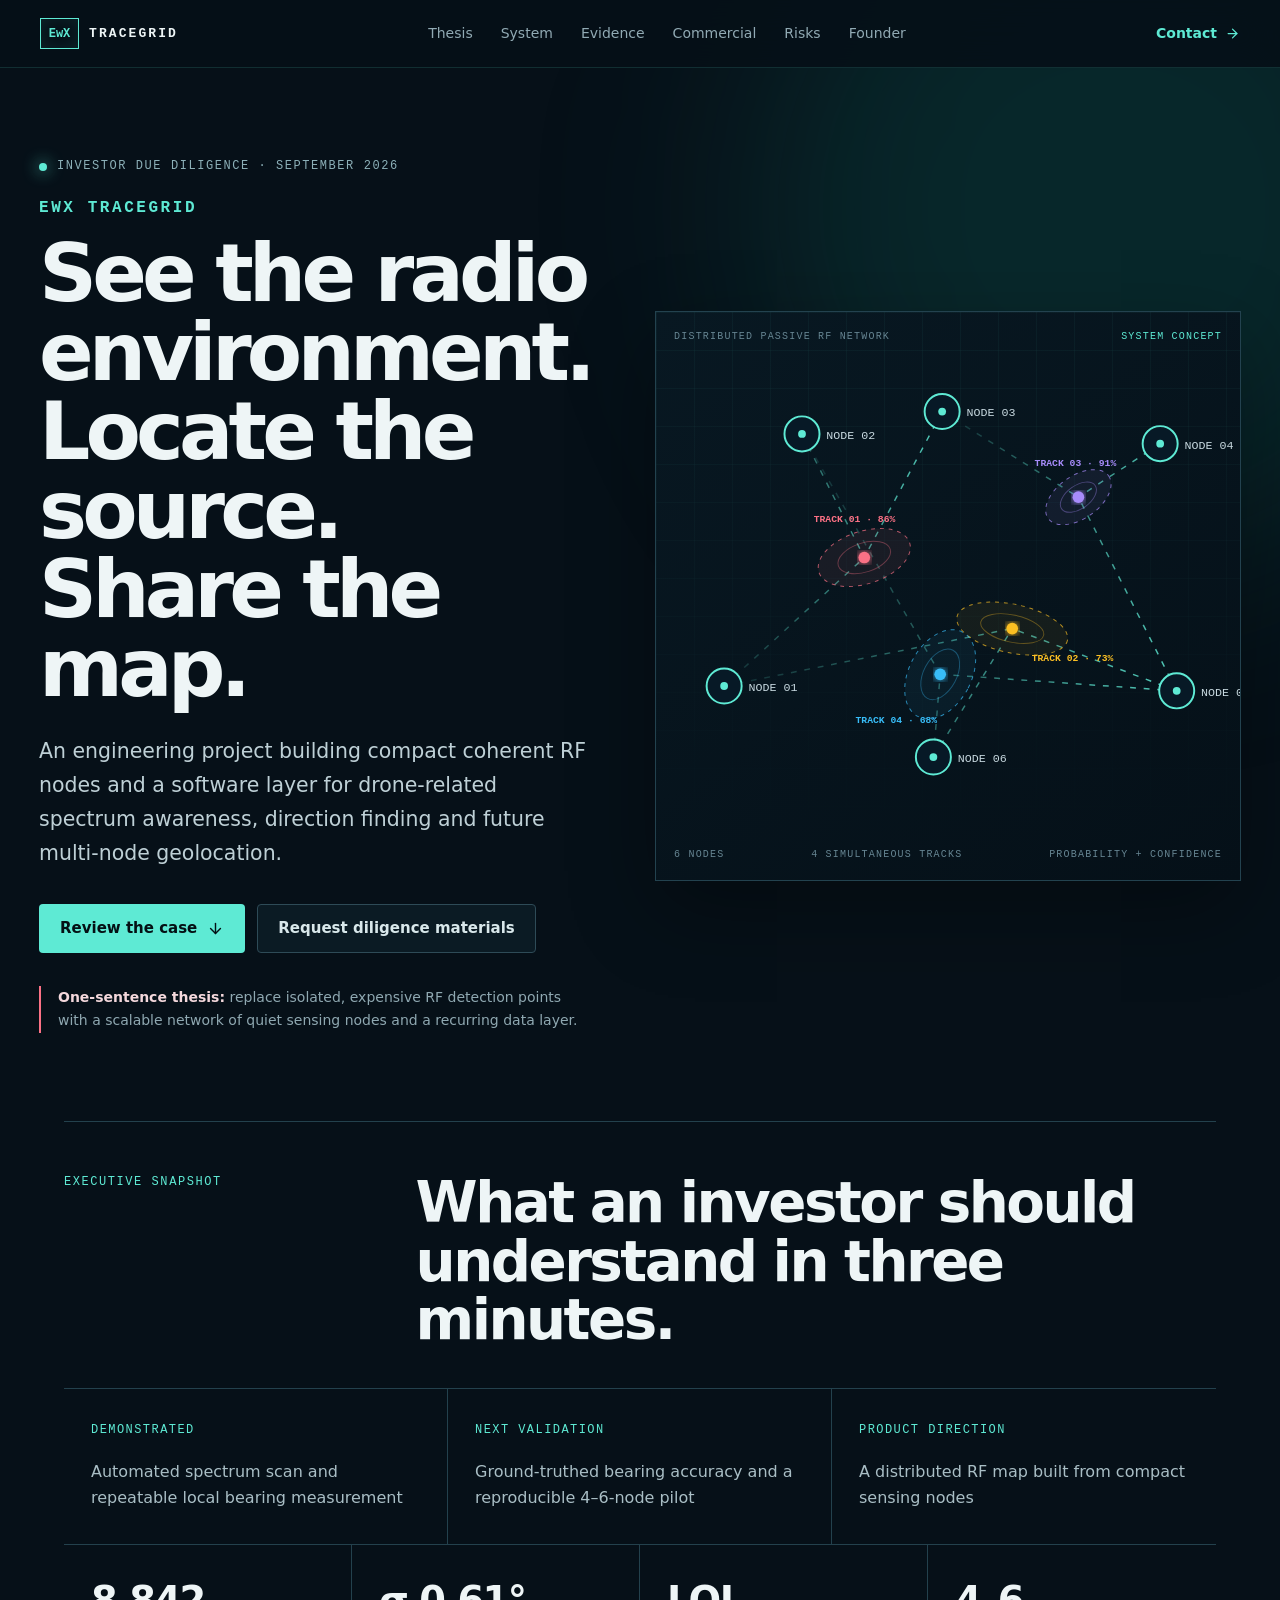
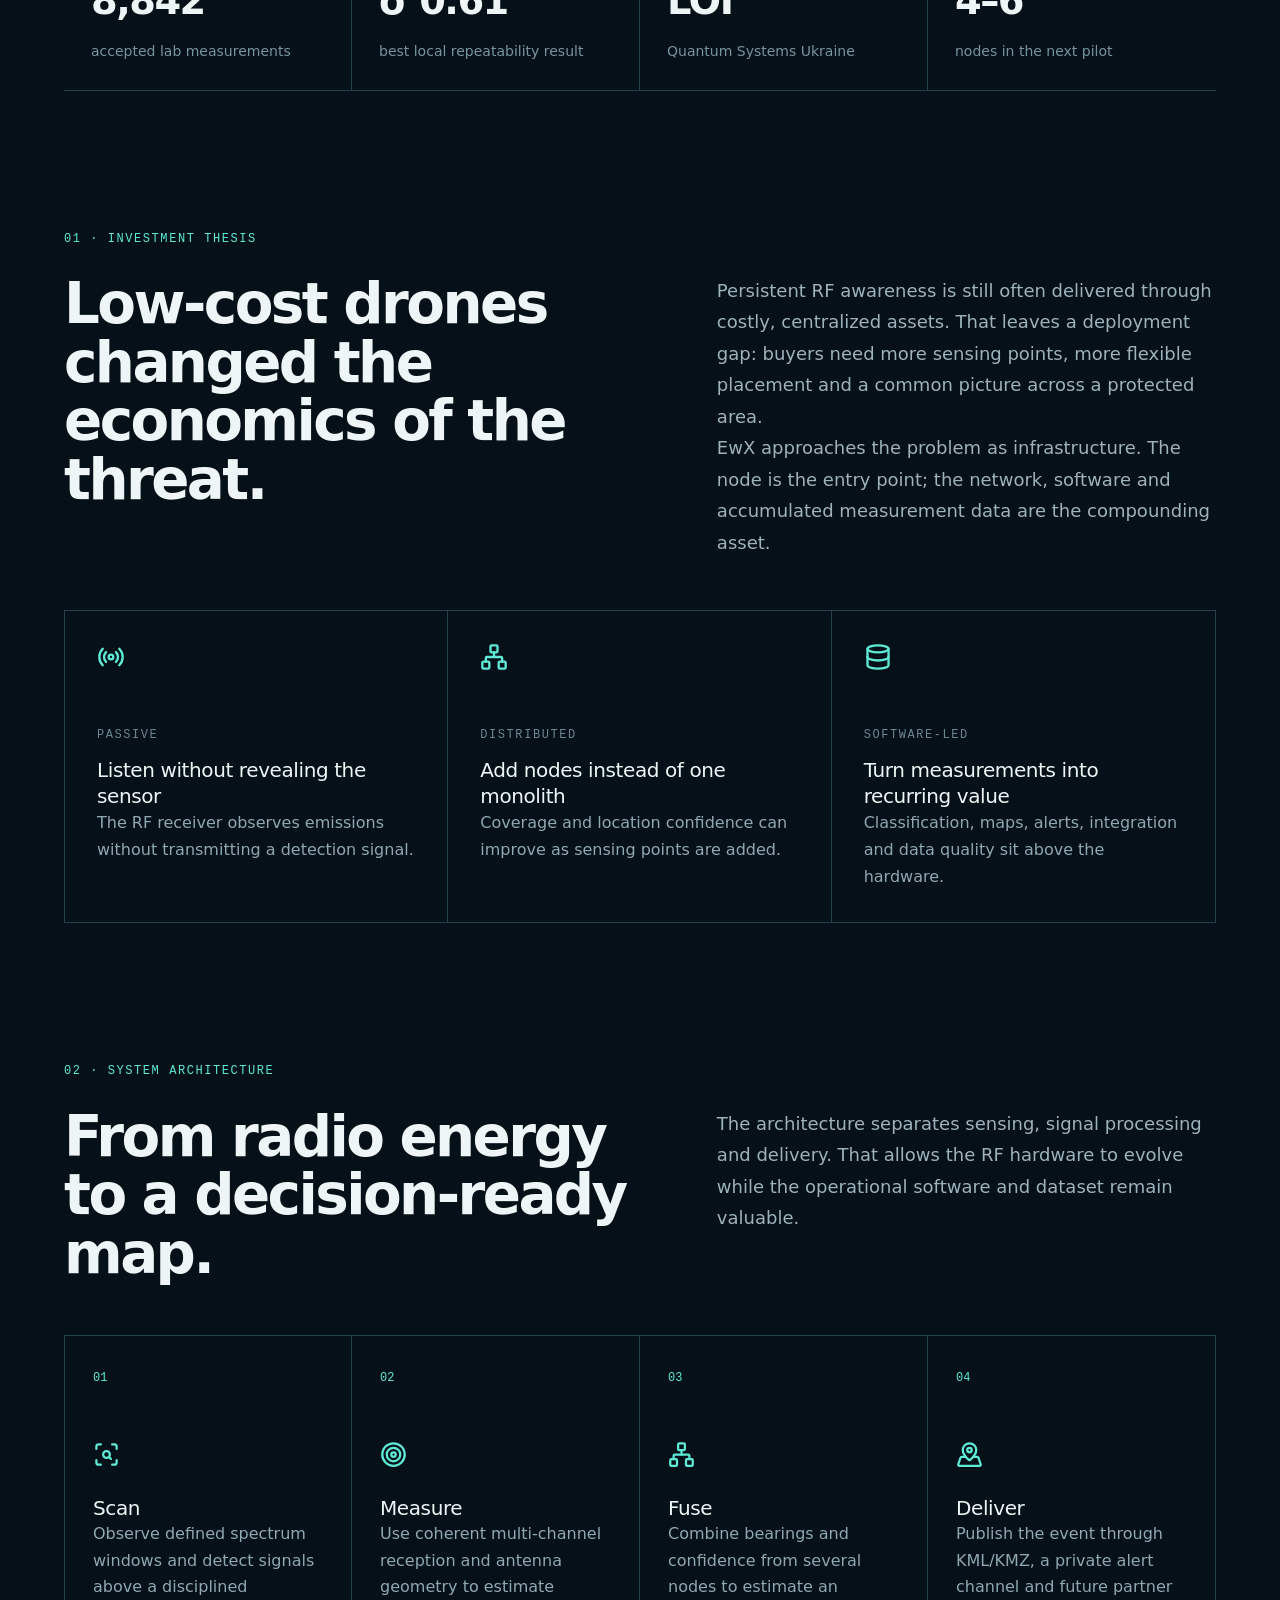
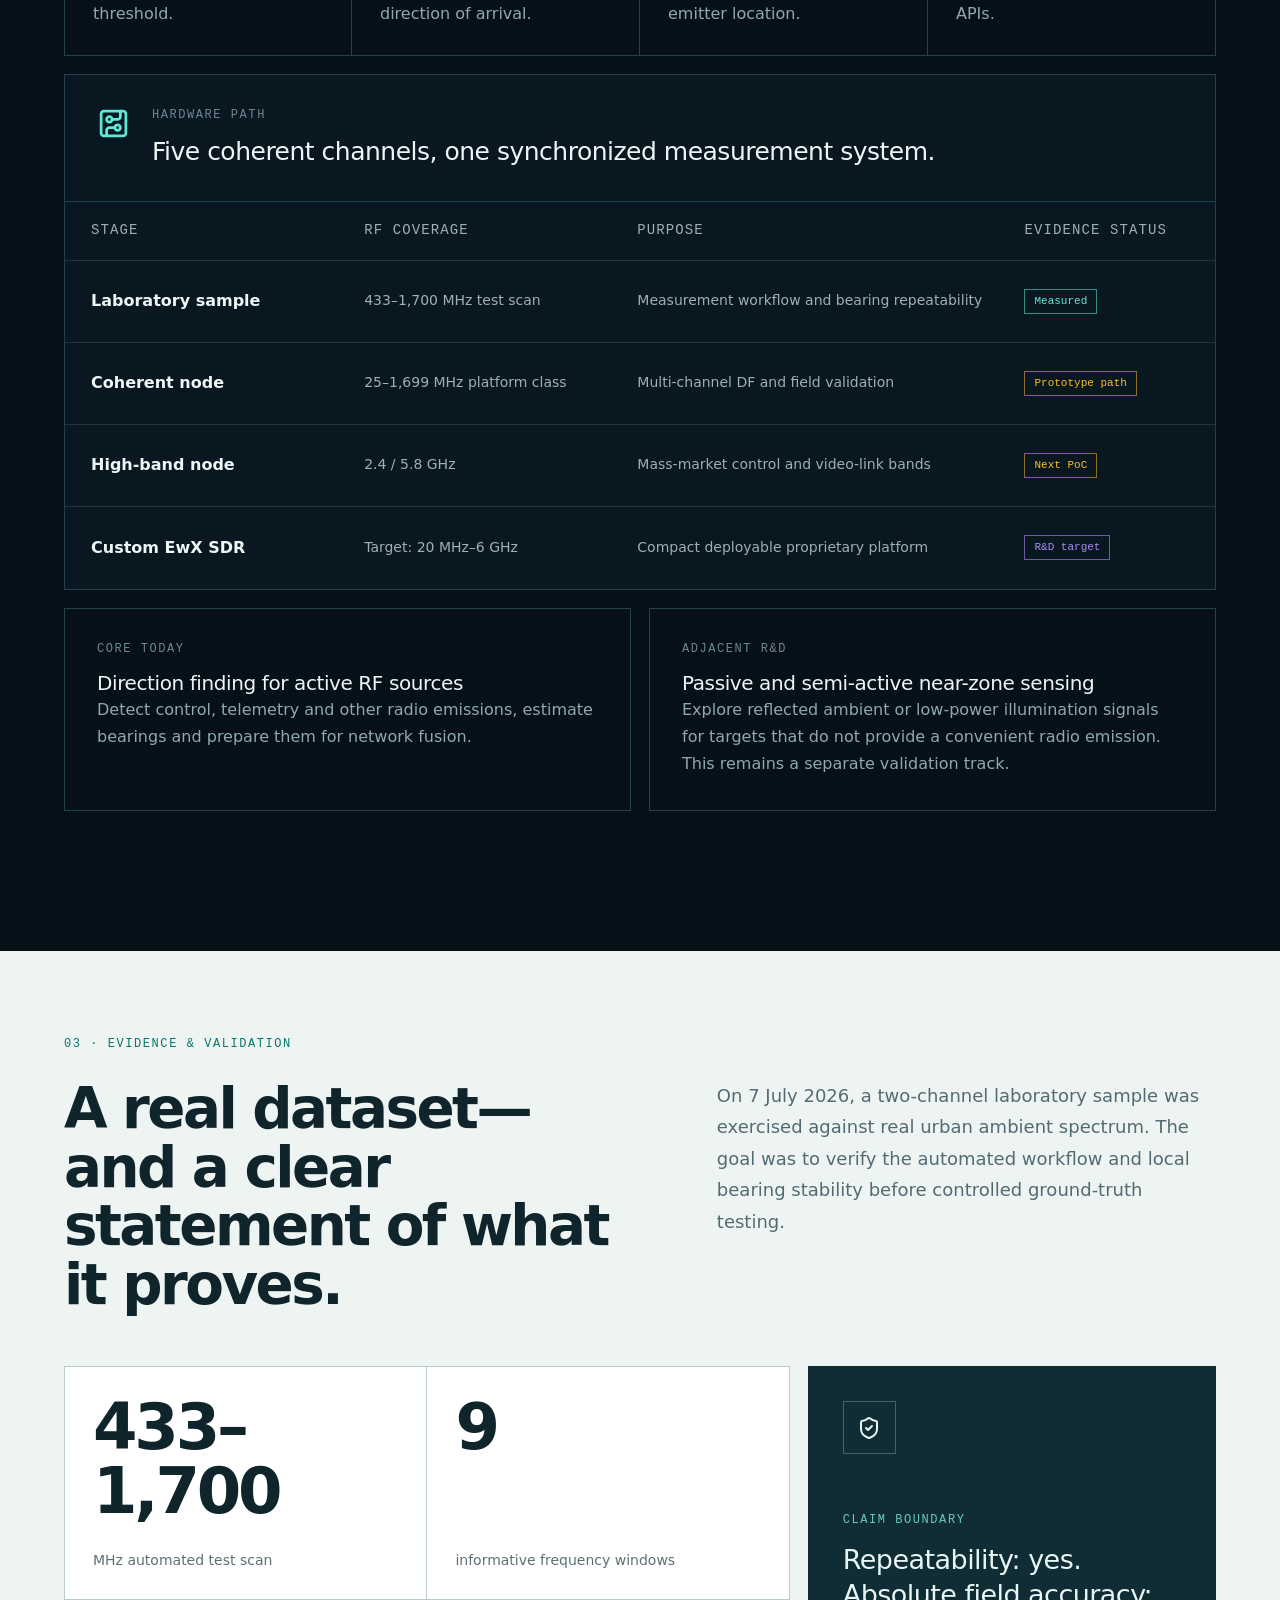
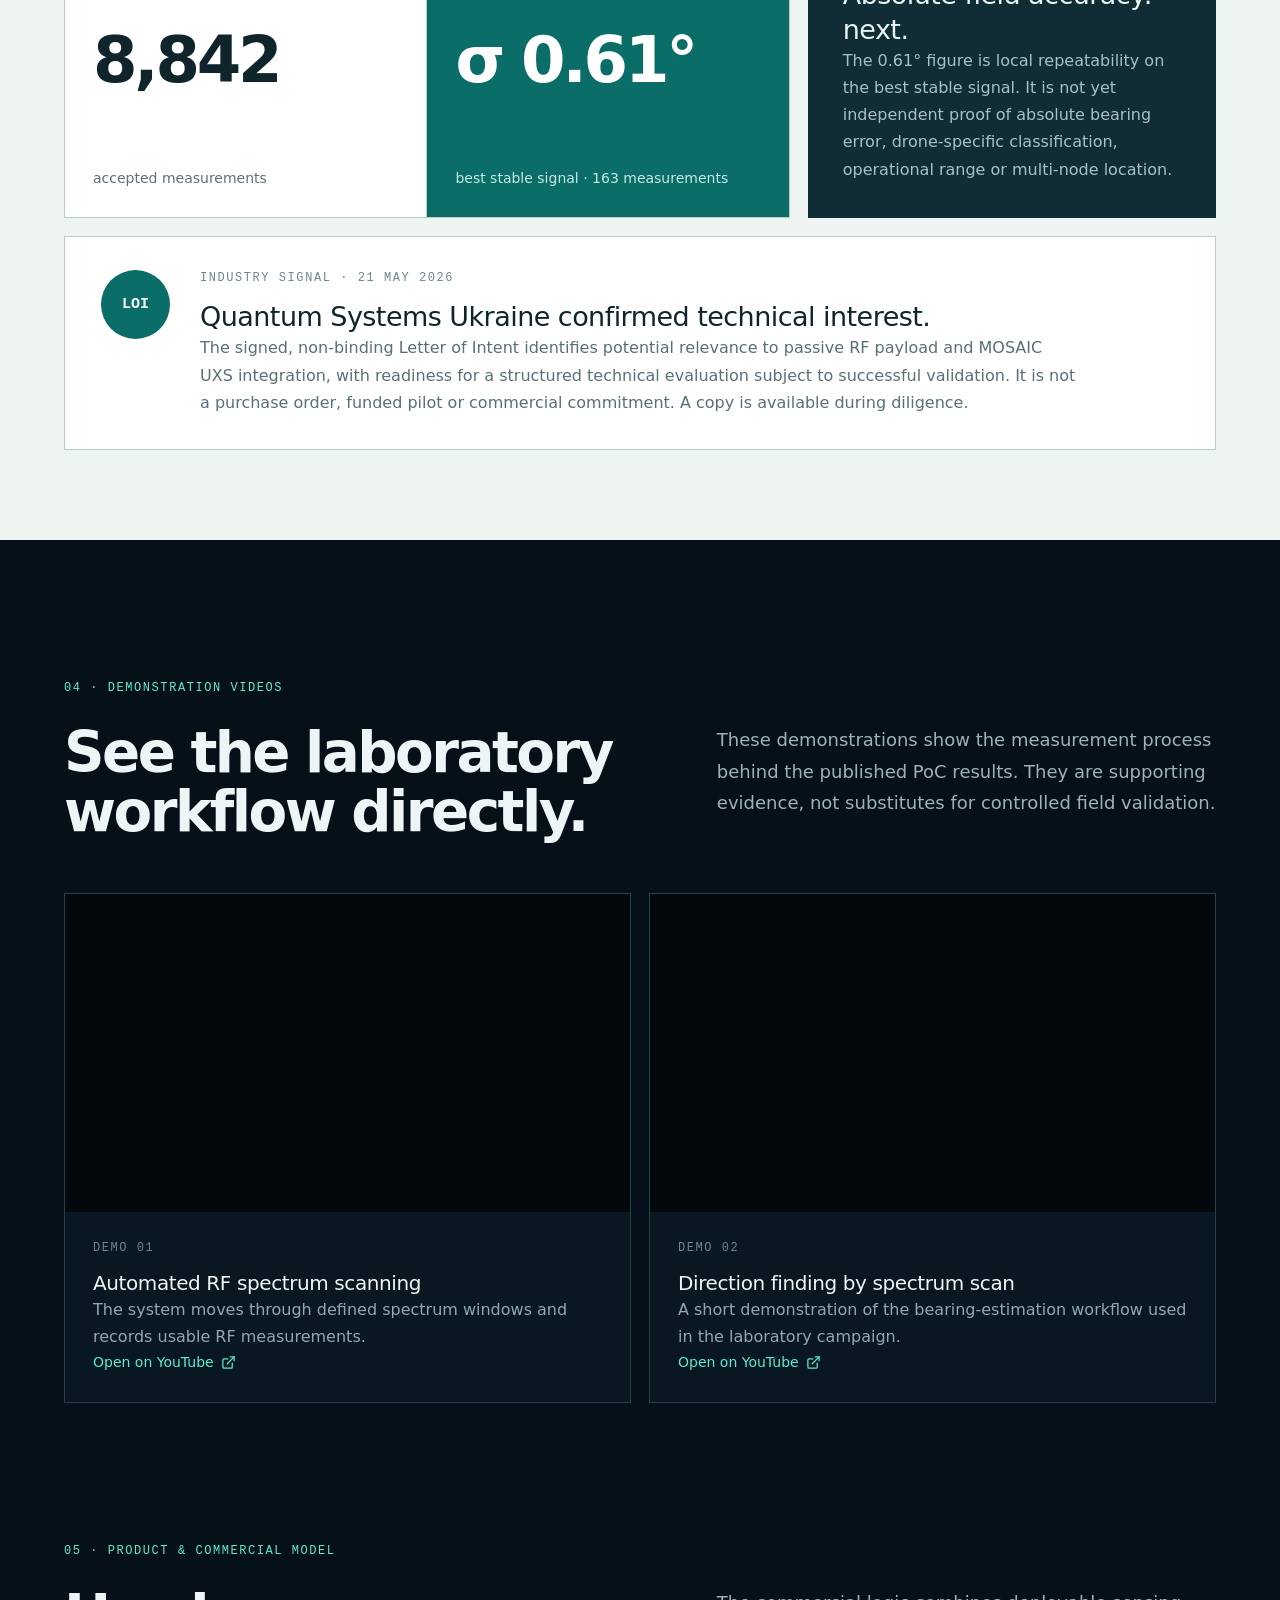
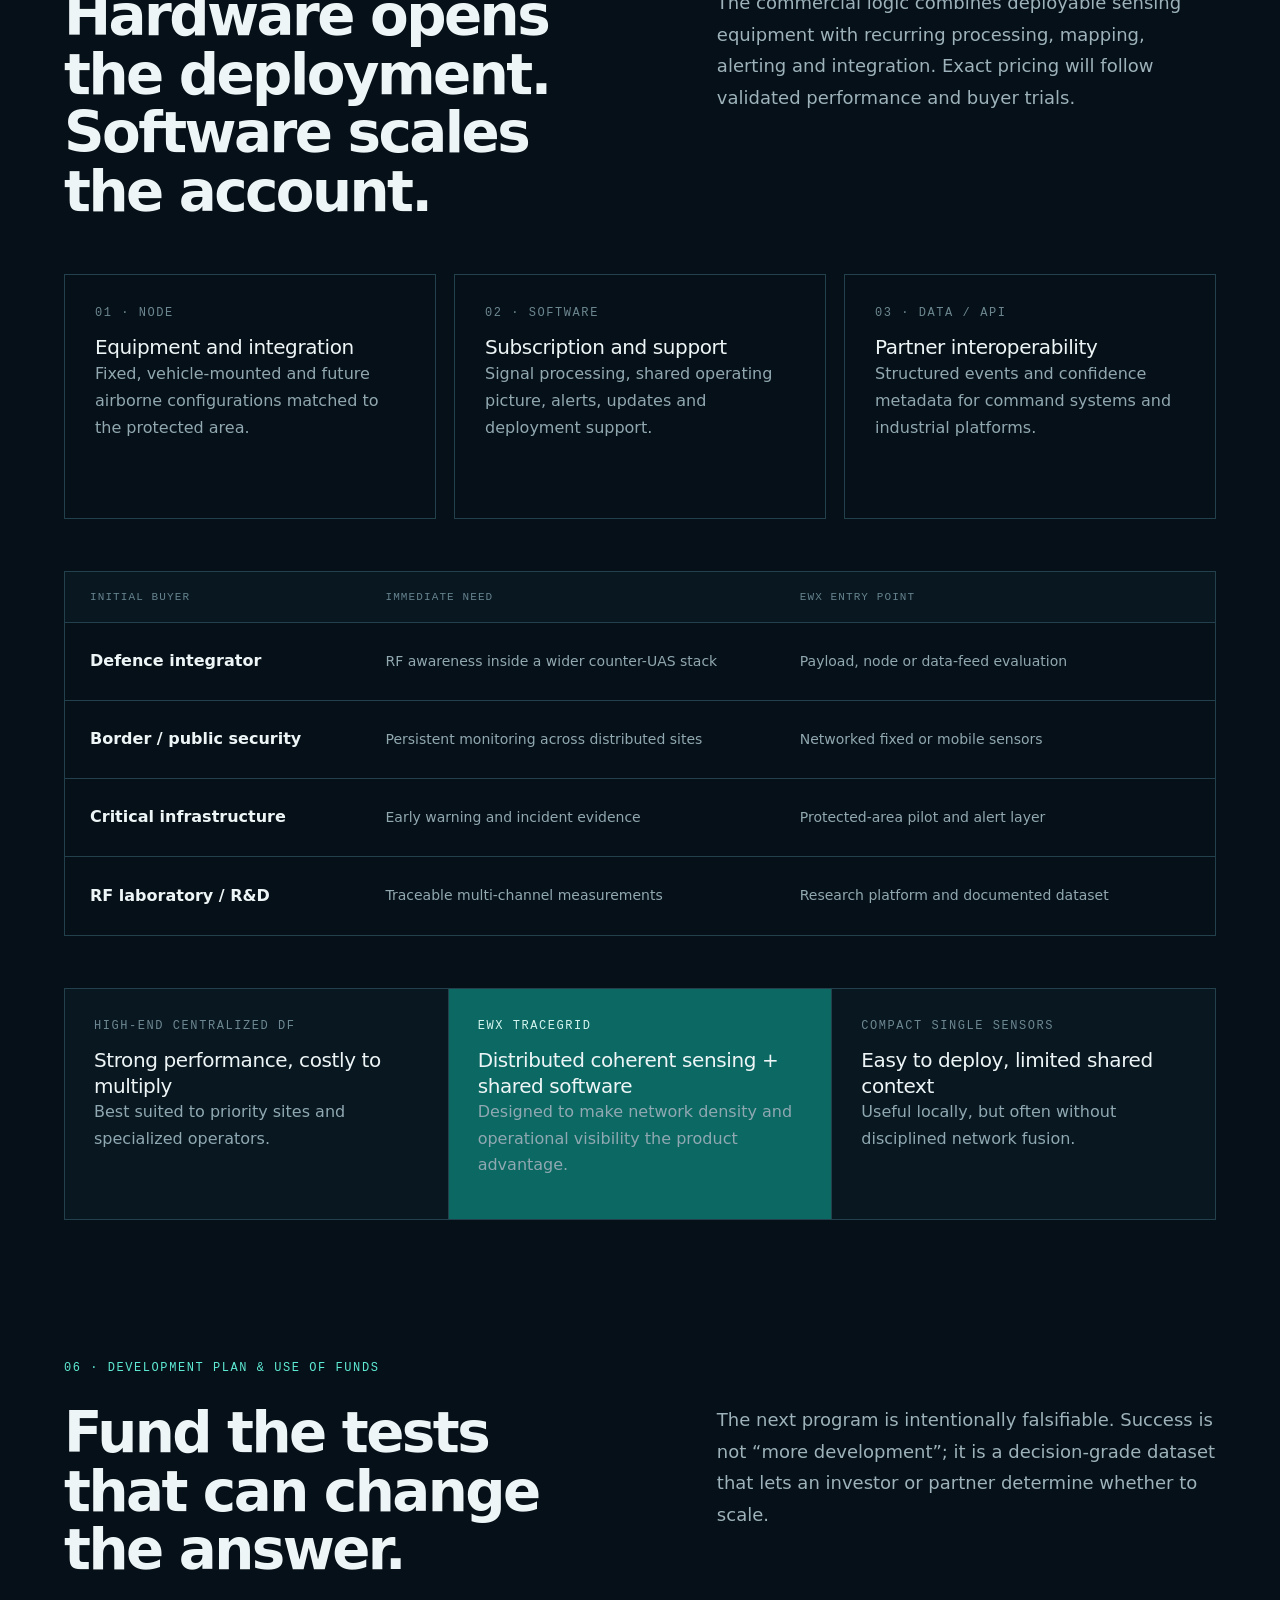
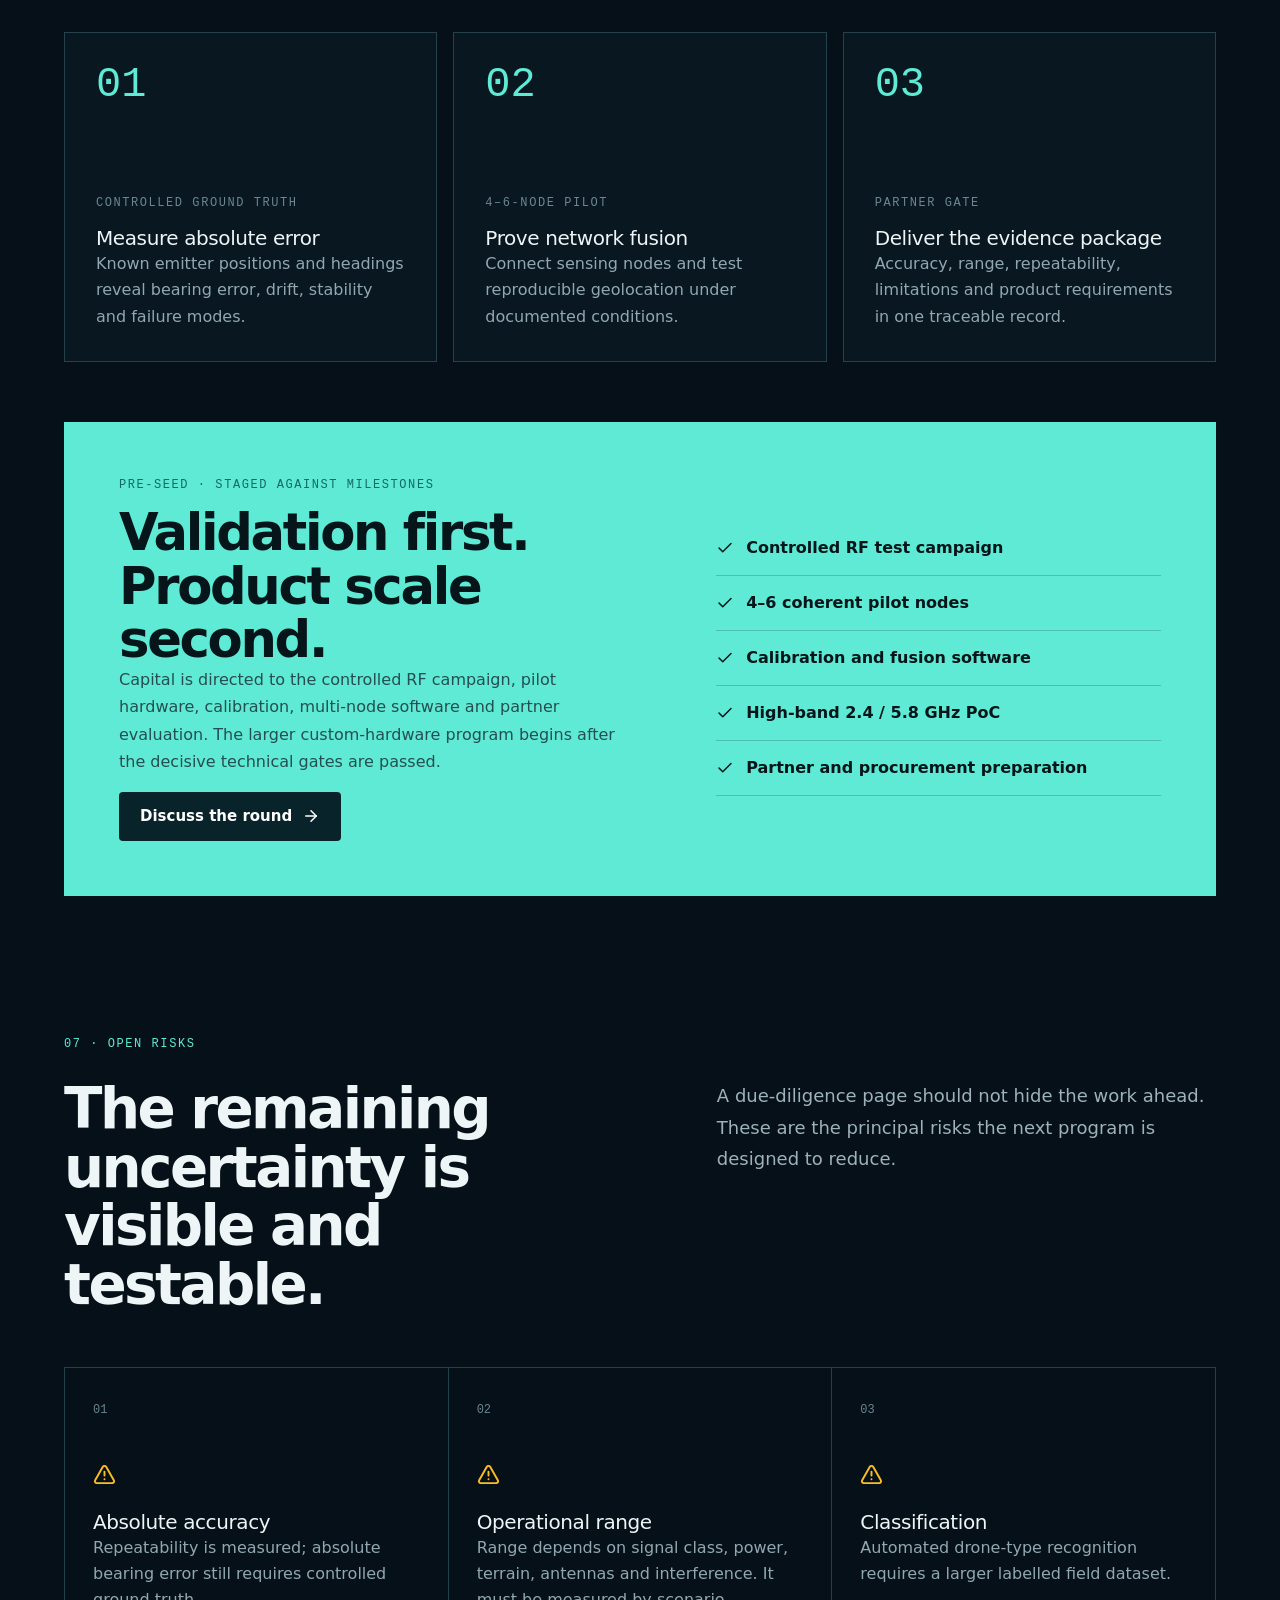
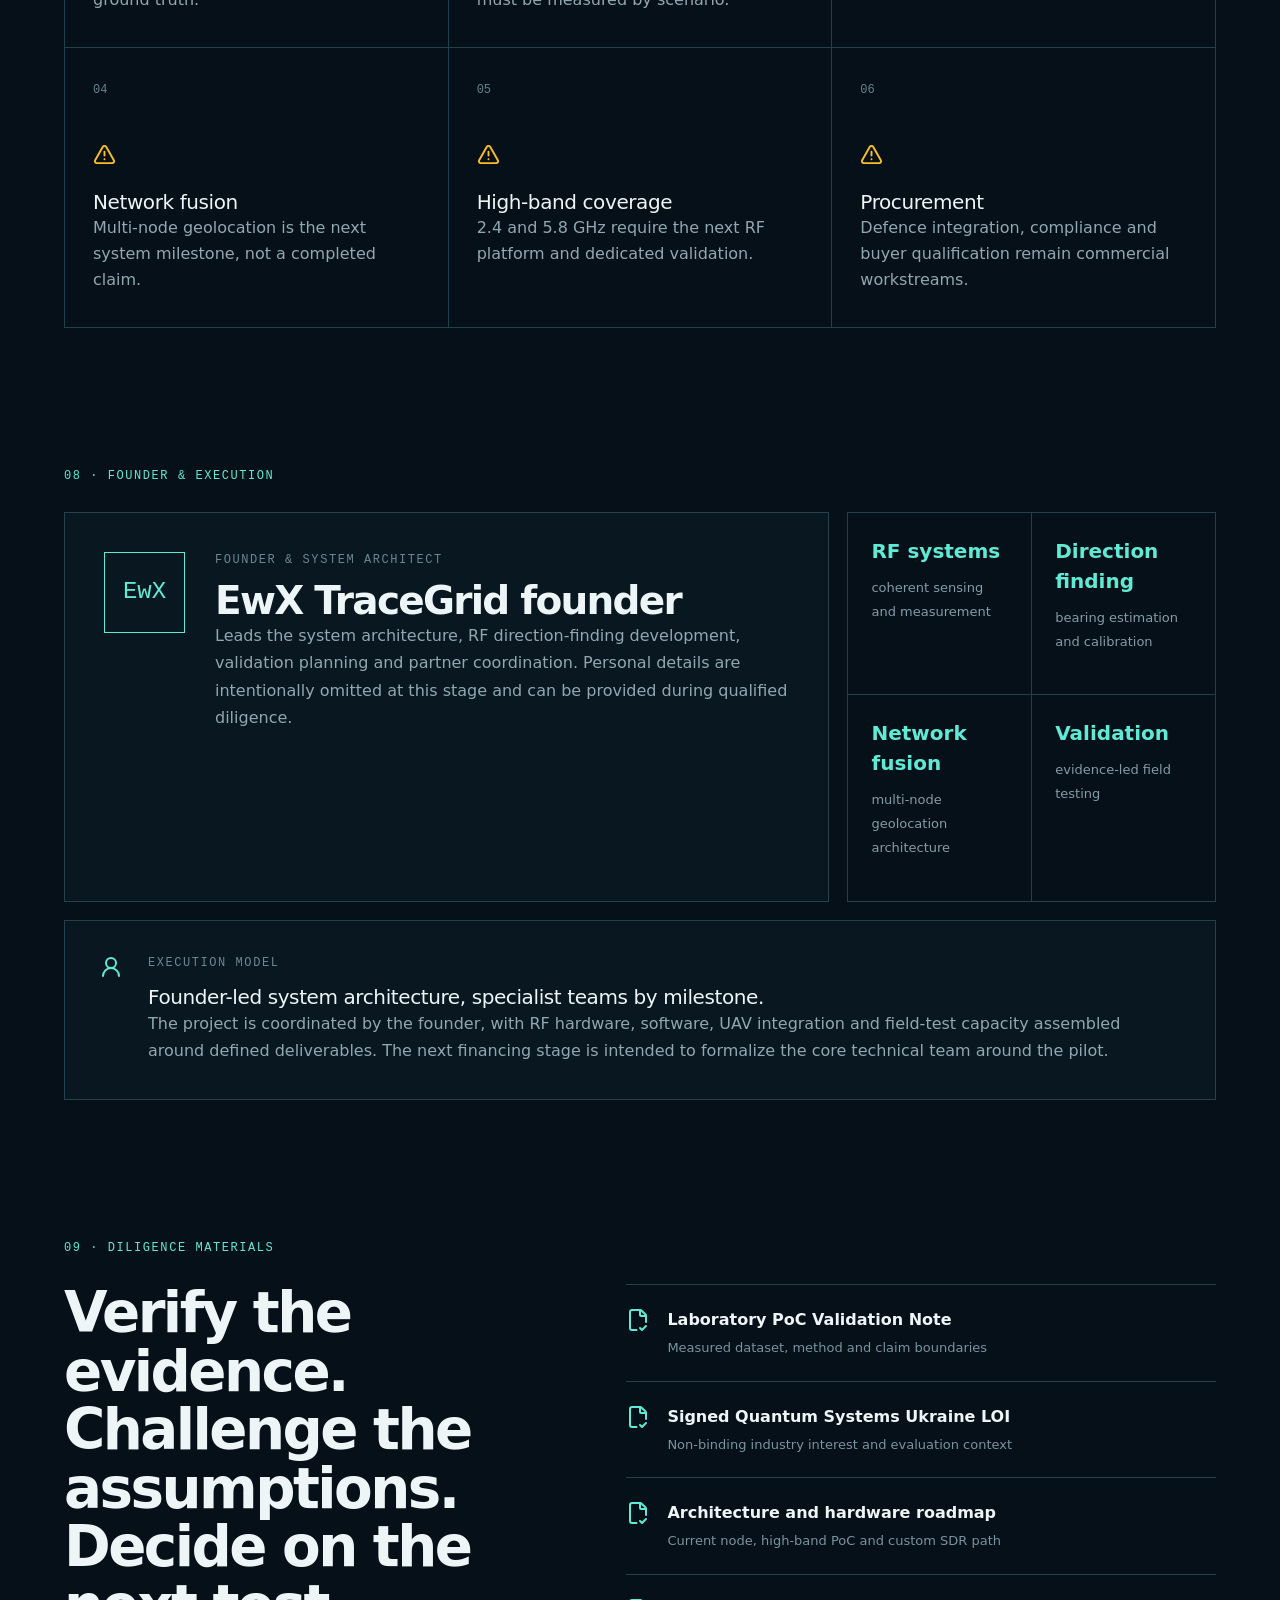
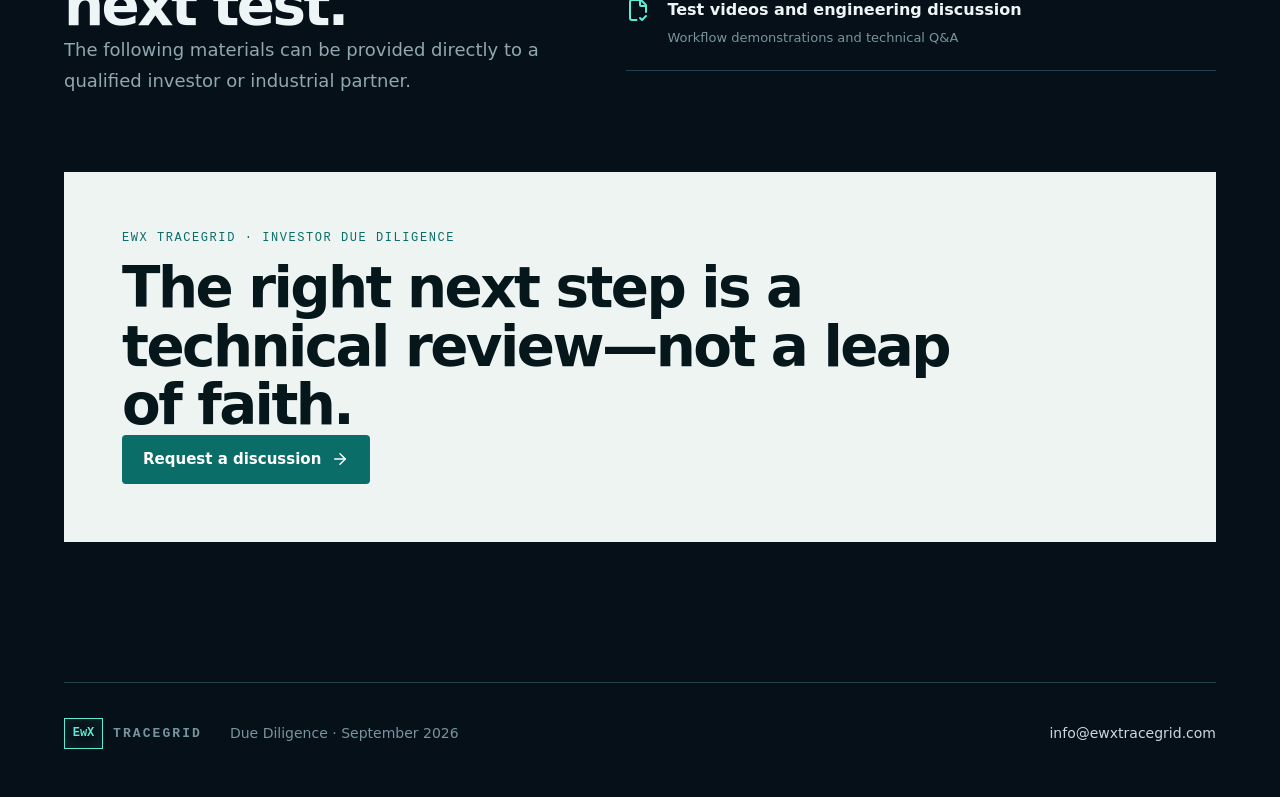
==== commit 83163389: "Anonymize EwX TraceGrid founder details" ====
--- a/due-diligence/index.html
+++ b/due-diligence/index.html
@@ -14,5 +14,5 @@
   <meta property="og:url" content="https://ewxtracegrid.github.io/due-diligence/">
   <link rel="stylesheet" href="styles.css">
 </head>
-<body><main><header class="topbar dd-topbar"><a class="brand" href="#top" aria-label="EwX TraceGrid Due Diligence home"><span class="brand-mark">EwX</span><span>TRACEGRID</span></a><nav aria-label="Due diligence navigation"><a href="#thesis">Thesis</a><a href="#system">System</a><a href="#evidence">Evidence</a><a href="#commercial">Commercial</a><a href="#risks">Risks</a><a href="#founder">Founder</a></nav><a class="nav-cta" href="mailto:info@ewxtracegrid.com?subject=EwX%20TraceGrid%20due%20diligence">Contact <svg xmlns="http://www.w3.org/2000/svg" width="15" height="15" viewBox="0 0 24 24" fill="none" stroke="currentColor" stroke-width="2" stroke-linecap="round" stroke-linejoin="round" class="lucide lucide-arrow-right" aria-hidden="true"><path d="M5 12h14"></path><path d="m12 5 7 7-7 7"></path></svg></a></header><section class="dd-hero" id="top"><div class="dd-hero-copy"><p class="eyebrow"><span></span> INVESTOR DUE DILIGENCE · SEPTEMBER 2026</p><p class="document-title">EwX TraceGrid</p><h1>See the radio environment. Locate the source. Share the map.</h1><p class="hero-lead">A Ukrainian-founded, Germany-based project building compact coherent RF nodes and a software layer for drone-related spectrum awareness, direction finding and future multi-node geolocation.</p><div class="hero-actions"><a class="button button-primary" href="#summary">Review the case <svg xmlns="http://www.w3.org/2000/svg" width="17" height="17" viewBox="0 0 24 24" fill="none" stroke="currentColor" stroke-width="2" stroke-linecap="round" stroke-linejoin="round" class="lucide lucide-arrow-down" aria-hidden="true"><path d="M12 5v14"></path><path d="m19 12-7 7-7-7"></path></svg></a><a class="button button-secondary" href="mailto:info@ewxtracegrid.com?subject=EwX%20TraceGrid%20due%20diligence">Request diligence materials</a></div><p class="plain-language"><strong>One-sentence thesis:</strong> replace isolated, expensive RF detection points with a scalable network of quiet sensing nodes and a recurring data layer.</p></div><div class="signal-map dd-map" aria-label="Conceptual diagram of distributed RF geolocation"><div class="map-grid" aria-hidden="true"></div><div class="map-readout map-readout-top"><span>DISTRIBUTED PASSIVE RF NETWORK</span><span class="live-dot">SYSTEM CONCEPT</span></div><svg viewBox="0 0 600 450" role="img" aria-labelledby="map-title map-desc"><title id="map-title">EwX TraceGrid network concept</title><desc id="map-desc">Six sensing nodes contribute bearings to estimate probabilistic locations for four simultaneous radio emitters.</desc><defs><linearGradient id="beam" x1="0" y1="0" x2="1" y2="0"><stop offset="0" stop-color="#5eead4" stop-opacity="0.1"></stop><stop offset="1" stop-color="#5eead4" stop-opacity="0.86"></stop></linearGradient><filter id="glow"><feGaussianBlur stdDeviation="4" result="blur"></feGaussianBlur><feMerge><feMergeNode in="blur"></feMergeNode><feMergeNode in="SourceGraphic"></feMergeNode></feMerge></filter></defs><g class="bearing-lines"><path d="M70 337 L214 205M150 78 L214 205M294 55 L214 205" stroke="url(#beam)" stroke-width="1.5" stroke-dasharray="6 8"></path><path d="M70 337 L366 278M285 410 L366 278M535 342 L366 278" stroke="url(#beam)" stroke-width="1.5" stroke-dasharray="6 8"></path><path d="M294 55 L434 143M518 88 L434 143M535 342 L434 143" stroke="url(#beam)" stroke-width="1.5" stroke-dasharray="6 8"></path><path d="M150 78 L292 325M285 410 L292 325M535 342 L292 325" stroke="url(#beam)" stroke-width="1.5" stroke-dasharray="6 8"></path></g><g class="probability-target target-a"><ellipse cx="214" cy="205" rx="49" ry="27" transform="rotate(-18 214 205)" fill="#fb7185" fill-opacity="0.07" stroke="#fb7185" stroke-opacity="0.7" stroke-dasharray="4 5"></ellipse><ellipse cx="214" cy="205" rx="28" ry="15" transform="rotate(-18 214 205)" fill="none" stroke="#fb7185" stroke-opacity="0.35"></ellipse><circle cx="214" cy="205" r="6" fill="#fb7185" filter="url(#glow)"></circle><text x="162" y="168" fill="#fb7185" font-size="10" font-weight="700">TRACK 01 · 86%</text></g><g class="probability-target target-b"><ellipse cx="366" cy="278" rx="58" ry="25" transform="rotate(12 366 278)" fill="#fbbf24" fill-opacity="0.06" stroke="#fbbf24" stroke-opacity="0.7" stroke-dasharray="4 5"></ellipse><ellipse cx="366" cy="278" rx="33" ry="14" transform="rotate(12 366 278)" fill="none" stroke="#fbbf24" stroke-opacity="0.34"></ellipse><circle cx="366" cy="278" r="6" fill="#fbbf24" filter="url(#glow)"></circle><text x="386" y="311" fill="#fbbf24" font-size="10" font-weight="700">TRACK 02 · 73%</text></g><g class="probability-target target-c"><ellipse cx="434" cy="143" rx="38" ry="22" transform="rotate(-35 434 143)" fill="#a78bfa" fill-opacity="0.07" stroke="#a78bfa" stroke-opacity="0.72" stroke-dasharray="4 5"></ellipse><ellipse cx="434" cy="143" rx="21" ry="12" transform="rotate(-35 434 143)" fill="none" stroke="#a78bfa" stroke-opacity="0.36"></ellipse><circle cx="434" cy="143" r="6" fill="#a78bfa" filter="url(#glow)"></circle><text x="389" y="111" fill="#a78bfa" font-size="10" font-weight="700">TRACK 03 · 91%</text></g><g class="probability-target target-d"><ellipse cx="292" cy="325" rx="32" ry="49" transform="rotate(28 292 325)" fill="#38bdf8" fill-opacity="0.06" stroke="#38bdf8" stroke-opacity="0.7" stroke-dasharray="4 5"></ellipse><ellipse cx="292" cy="325" rx="17" ry="28" transform="rotate(28 292 325)" fill="none" stroke="#38bdf8" stroke-opacity="0.34"></ellipse><circle cx="292" cy="325" r="6" fill="#38bdf8" filter="url(#glow)"></circle><text x="205" y="375" fill="#38bdf8" font-size="10" font-weight="700">TRACK 04 · 68%</text></g><g><circle cx="70" cy="337" r="18" fill="#071926" stroke="#5eead4" stroke-width="2"></circle><circle cx="70" cy="337" r="4" fill="#5eead4"></circle><text x="95" y="342" fill="#c7d8df" font-size="12">NODE 01</text></g><g><circle cx="150" cy="78" r="18" fill="#071926" stroke="#5eead4" stroke-width="2"></circle><circle cx="150" cy="78" r="4" fill="#5eead4"></circle><text x="175" y="83" fill="#c7d8df" font-size="12">NODE 02</text></g><g><circle cx="294" cy="55" r="18" fill="#071926" stroke="#5eead4" stroke-width="2"></circle><circle cx="294" cy="55" r="4" fill="#5eead4"></circle><text x="319" y="60" fill="#c7d8df" font-size="12">NODE 03</text></g><g><circle cx="518" cy="88" r="18" fill="#071926" stroke="#5eead4" stroke-width="2"></circle><circle cx="518" cy="88" r="4" fill="#5eead4"></circle><text x="543" y="93" fill="#c7d8df" font-size="12">NODE 04</text></g><g><circle cx="535" cy="342" r="18" fill="#071926" stroke="#5eead4" stroke-width="2"></circle><circle cx="535" cy="342" r="4" fill="#5eead4"></circle><text x="560" y="347" fill="#c7d8df" font-size="12">NODE 05</text></g><g><circle cx="285" cy="410" r="18" fill="#071926" stroke="#5eead4" stroke-width="2"></circle><circle cx="285" cy="410" r="4" fill="#5eead4"></circle><text x="310" y="415" fill="#c7d8df" font-size="12">NODE 06</text></g></svg><div class="map-readout map-readout-bottom"><span>6 NODES</span><span>4 SIMULTANEOUS TRACKS</span><span>PROBABILITY + CONFIDENCE</span></div></div></section><section class="dd-summary" id="summary"><div class="summary-intro"><p class="section-label">EXECUTIVE SNAPSHOT</p><h2>What an investor should understand in three minutes.</h2></div><div class="scope-list"><div><span>Demonstrated</span><p>Automated spectrum scan and repeatable local bearing measurement</p></div><div><span>Next validation</span><p>Ground-truthed bearing accuracy and a reproducible 4–6-node pilot</p></div><div><span>Product direction</span><p>A distributed RF map built from compact sensing nodes</p></div></div><div class="summary-numbers"><div><strong>8,842</strong><span>accepted lab measurements</span></div><div><strong>σ 0.61°</strong><span>best local repeatability result</span></div><div><strong>LOI</strong><span>Quantum Systems Ukraine</span></div><div><strong>4–6</strong><span>nodes in the next pilot</span></div></div></section><section class="section dd-section" id="thesis"><div class="section-label">01 · INVESTMENT THESIS</div><div class="section-heading"><h2>Low-cost drones changed the economics of the threat.</h2><div><p>Persistent RF awareness is still often delivered through costly, centralized assets. That leaves a deployment gap: buyers need more sensing points, more flexible placement and a common picture across a protected area.</p><p>EwX approaches the problem as infrastructure. The node is the entry point; the network, software and accumulated measurement data are the compounding asset.</p></div></div><div class="thesis-grid"><article><svg xmlns="http://www.w3.org/2000/svg" width="24" height="24" viewBox="0 0 24 24" fill="none" stroke="currentColor" stroke-width="2" stroke-linecap="round" stroke-linejoin="round" class="lucide lucide-radio" aria-hidden="true"><path d="M16.247 7.761a6 6 0 0 1 0 8.478"></path><path d="M19.075 4.933a10 10 0 0 1 0 14.134"></path><path d="M4.925 19.067a10 10 0 0 1 0-14.134"></path><path d="M7.753 16.239a6 6 0 0 1 0-8.478"></path><circle cx="12" cy="12" r="2"></circle></svg><p class="mini-label">PASSIVE</p><h3>Listen without revealing the sensor</h3><p>The RF receiver observes emissions without transmitting a detection signal.</p></article><article><svg xmlns="http://www.w3.org/2000/svg" width="24" height="24" viewBox="0 0 24 24" fill="none" stroke="currentColor" stroke-width="2" stroke-linecap="round" stroke-linejoin="round" class="lucide lucide-network" aria-hidden="true"><rect x="16" y="16" width="6" height="6" rx="1"></rect><rect x="2" y="16" width="6" height="6" rx="1"></rect><rect x="9" y="2" width="6" height="6" rx="1"></rect><path d="M5 16v-3a1 1 0 0 1 1-1h12a1 1 0 0 1 1 1v3"></path><path d="M12 12V8"></path></svg><p class="mini-label">DISTRIBUTED</p><h3>Add nodes instead of one monolith</h3><p>Coverage and location confidence can improve as sensing points are added.</p></article><article><svg xmlns="http://www.w3.org/2000/svg" width="24" height="24" viewBox="0 0 24 24" fill="none" stroke="currentColor" stroke-width="2" stroke-linecap="round" stroke-linejoin="round" class="lucide lucide-database" aria-hidden="true"><ellipse cx="12" cy="5" rx="9" ry="3"></ellipse><path d="M3 5V19A9 3 0 0 0 21 19V5"></path><path d="M3 12A9 3 0 0 0 21 12"></path></svg><p class="mini-label">SOFTWARE-LED</p><h3>Turn measurements into recurring value</h3><p>Classification, maps, alerts, integration and data quality sit above the hardware.</p></article></div></section><section class="section dd-section" id="system"><div class="section-label">02 · SYSTEM ARCHITECTURE</div><div class="section-heading"><h2>From radio energy to a decision-ready map.</h2><p>The architecture separates sensing, signal processing and delivery. That allows the RF hardware to evolve while the operational software and dataset remain valuable.</p></div><div class="workflow"><article><span>01</span><svg xmlns="http://www.w3.org/2000/svg" width="24" height="24" viewBox="0 0 24 24" fill="none" stroke="currentColor" stroke-width="2" stroke-linecap="round" stroke-linejoin="round" class="lucide lucide-scan-search" aria-hidden="true"><path d="M3 7V5a2 2 0 0 1 2-2h2"></path><path d="M17 3h2a2 2 0 0 1 2 2v2"></path><path d="M21 17v2a2 2 0 0 1-2 2h-2"></path><path d="M7 21H5a2 2 0 0 1-2-2v-2"></path><circle cx="12" cy="12" r="3"></circle><path d="m16 16-1.9-1.9"></path></svg><h3>Scan</h3><p>Observe defined spectrum windows and detect signals above a disciplined threshold.</p></article><article><span>02</span><svg xmlns="http://www.w3.org/2000/svg" width="24" height="24" viewBox="0 0 24 24" fill="none" stroke="currentColor" stroke-width="2" stroke-linecap="round" stroke-linejoin="round" class="lucide lucide-target" aria-hidden="true"><circle cx="12" cy="12" r="10"></circle><circle cx="12" cy="12" r="6"></circle><circle cx="12" cy="12" r="2"></circle></svg><h3>Measure</h3><p>Use coherent multi-channel reception and antenna geometry to estimate direction of arrival.</p></article><article><span>03</span><svg xmlns="http://www.w3.org/2000/svg" width="24" height="24" viewBox="0 0 24 24" fill="none" stroke="currentColor" stroke-width="2" stroke-linecap="round" stroke-linejoin="round" class="lucide lucide-network" aria-hidden="true"><rect x="16" y="16" width="6" height="6" rx="1"></rect><rect x="2" y="16" width="6" height="6" rx="1"></rect><rect x="9" y="2" width="6" height="6" rx="1"></rect><path d="M5 16v-3a1 1 0 0 1 1-1h12a1 1 0 0 1 1 1v3"></path><path d="M12 12V8"></path></svg><h3>Fuse</h3><p>Combine bearings and confidence from several nodes to estimate an emitter location.</p></article><article><span>04</span><svg xmlns="http://www.w3.org/2000/svg" width="24" height="24" viewBox="0 0 24 24" fill="none" stroke="currentColor" stroke-width="2" stroke-linecap="round" stroke-linejoin="round" class="lucide lucide-map-pinned" aria-hidden="true"><path d="M18 8c0 3.613-3.869 7.429-5.393 8.795a1 1 0 0 1-1.214 0C9.87 15.429 6 11.613 6 8a6 6 0 0 1 12 0"></path><circle cx="12" cy="8" r="2"></circle><path d="M8.714 14h-3.71a1 1 0 0 0-.948.683l-2.004 6A1 1 0 0 0 3 22h18a1 1 0 0 0 .948-1.316l-2-6a1 1 0 0 0-.949-.684h-3.712"></path></svg><h3>Deliver</h3><p>Publish the event through KML/KMZ, a private alert channel and future partner APIs.</p></article></div><div class="tech-stack"><div class="tech-stack-head"><svg xmlns="http://www.w3.org/2000/svg" width="24" height="24" viewBox="0 0 24 24" fill="none" stroke="currentColor" stroke-width="2" stroke-linecap="round" stroke-linejoin="round" class="lucide lucide-circuit-board" aria-hidden="true"><rect width="18" height="18" x="3" y="3" rx="2"></rect><path d="M11 9h4a2 2 0 0 0 2-2V3"></path><circle cx="9" cy="9" r="2"></circle><path d="M7 21v-4a2 2 0 0 1 2-2h4"></path><circle cx="15" cy="15" r="2"></circle></svg><div><p class="mini-label">HARDWARE PATH</p><h3>Five coherent channels, one synchronized measurement system.</h3></div></div><div class="stack-table" role="table" aria-label="EwX hardware development stages"><div class="stack-row stack-header" role="row"><span>Stage</span><span>RF coverage</span><span>Purpose</span><span>Evidence status</span></div><div class="stack-row" role="row"><strong>Laboratory sample</strong><span>433–1,700 MHz test scan</span><span>Measurement workflow and bearing repeatability</span><em class="status-current">Measured</em></div><div class="stack-row" role="row"><strong>Coherent node</strong><span>25–1,699 MHz platform class</span><span>Multi-channel DF and field validation</span><em class="status-next">Prototype path</em></div><div class="stack-row" role="row"><strong>High-band node</strong><span>2.4 / 5.8 GHz</span><span>Mass-market control and video-link bands</span><em class="status-next">Next PoC</em></div><div class="stack-row" role="row"><strong>Custom EwX SDR</strong><span>Target: 20 MHz–6 GHz</span><span>Compact deployable proprietary platform</span><em class="status-future">R&amp;D target</em></div></div></div><div class="architecture-expansion"><div><p class="mini-label">CORE TODAY</p><h3>Direction finding for active RF sources</h3><p>Detect control, telemetry and other radio emissions, estimate bearings and prepare them for network fusion.</p></div><div><p class="mini-label">ADJACENT R&amp;D</p><h3>Passive and semi-active near-zone sensing</h3><p>Explore reflected ambient or low-power illumination signals for targets that do not provide a convenient radio emission. This remains a separate validation track.</p></div></div></section><section class="section proof-section dd-proof" id="evidence"><div class="section-label">03 · EVIDENCE &amp; VALIDATION</div><div class="section-heading"><h2>A real dataset—and a clear statement of what it proves.</h2><p>On 7 July 2026, a two-channel laboratory sample was exercised against real urban ambient spectrum. The goal was to verify the automated workflow and local bearing stability before controlled ground-truth testing.</p></div><div class="proof-layout"><div class="metric-grid"><article><strong>433–1,700</strong><span>MHz automated test scan</span></article><article><strong>9</strong><span>informative frequency windows</span></article><article><strong>8,842</strong><span>accepted measurements</span></article><article class="metric-highlight"><strong>σ 0.61°</strong><span>best stable signal · 163 measurements</span></article></div><aside class="evidence-card"><div class="evidence-icon"><svg xmlns="http://www.w3.org/2000/svg" width="24" height="24" viewBox="0 0 24 24" fill="none" stroke="currentColor" stroke-width="2" stroke-linecap="round" stroke-linejoin="round" class="lucide lucide-shield-check" aria-hidden="true"><path d="M20 13c0 5-3.5 7.5-7.66 8.95a1 1 0 0 1-.67-.01C7.5 20.5 4 18 4 13V6a1 1 0 0 1 1-1c2 0 4.5-1.2 6.24-2.72a1.17 1.17 0 0 1 1.52 0C14.51 3.81 17 5 19 5a1 1 0 0 1 1 1z"></path><path d="m9 12 2 2 4-4"></path></svg></div><p class="mini-label">CLAIM BOUNDARY</p><h3>Repeatability: yes. Absolute field accuracy: next.</h3><p>The 0.61° figure is local repeatability on the best stable signal. It is not yet independent proof of absolute bearing error, drone-specific classification, operational range or multi-node location.</p></aside></div><div class="industry-signal"><div class="loi-badge">LOI</div><div><p class="mini-label">INDUSTRY SIGNAL · 21 MAY 2026</p><h3>Quantum Systems Ukraine confirmed technical interest.</h3><p>The signed, non-binding Letter of Intent identifies potential relevance to passive RF payload and MOSAIC UXS integration, with readiness for a structured technical evaluation subject to successful validation. It is not a purchase order, funded pilot or commercial commitment. A copy is available during diligence.</p></div></div></section><section class="section dd-section videos-section"><div class="section-label">04 · DEMONSTRATION VIDEOS</div><div class="section-heading"><h2>See the laboratory workflow directly.</h2><p>These demonstrations show the measurement process behind the published PoC results. They are supporting evidence, not substitutes for controlled field validation.</p></div><div class="videos-grid"><article class="video-card"><div class="video-frame"><iframe src="https://www.youtube-nocookie.com/embed/0f7Ty9WyUhw" title="Automated RF spectrum scanning" loading="lazy" allow="accelerometer; autoplay; clipboard-write; encrypted-media; gyroscope; picture-in-picture; web-share" allowFullScreen=""></iframe></div><div class="video-copy"><p class="mini-label">DEMO 01</p><h3>Automated RF spectrum scanning</h3><p>The system moves through defined spectrum windows and records usable RF measurements.</p><a href="https://youtu.be/0f7Ty9WyUhw" target="_blank" rel="noreferrer">Open on YouTube <svg xmlns="http://www.w3.org/2000/svg" width="15" height="15" viewBox="0 0 24 24" fill="none" stroke="currentColor" stroke-width="2" stroke-linecap="round" stroke-linejoin="round" class="lucide lucide-external-link" aria-hidden="true"><path d="M15 3h6v6"></path><path d="M10 14 21 3"></path><path d="M18 13v6a2 2 0 0 1-2 2H5a2 2 0 0 1-2-2V8a2 2 0 0 1 2-2h6"></path></svg></a></div></article><article class="video-card"><div class="video-frame"><iframe src="https://www.youtube-nocookie.com/embed/cxnhPnchUs4" title="Direction finding by spectrum scan" loading="lazy" allow="accelerometer; autoplay; clipboard-write; encrypted-media; gyroscope; picture-in-picture; web-share" allowFullScreen=""></iframe></div><div class="video-copy"><p class="mini-label">DEMO 02</p><h3>Direction finding by spectrum scan</h3><p>A short demonstration of the bearing-estimation workflow used in the laboratory campaign.</p><a href="https://youtu.be/cxnhPnchUs4" target="_blank" rel="noreferrer">Open on YouTube <svg xmlns="http://www.w3.org/2000/svg" width="15" height="15" viewBox="0 0 24 24" fill="none" stroke="currentColor" stroke-width="2" stroke-linecap="round" stroke-linejoin="round" class="lucide lucide-external-link" aria-hidden="true"><path d="M15 3h6v6"></path><path d="M10 14 21 3"></path><path d="M18 13v6a2 2 0 0 1-2 2H5a2 2 0 0 1-2-2V8a2 2 0 0 1 2-2h6"></path></svg></a></div></article></div></section><section class="section dd-section" id="commercial"><div class="section-label">05 · PRODUCT &amp; COMMERCIAL MODEL</div><div class="section-heading"><h2>Hardware opens the deployment. Software scales the account.</h2><p>The commercial logic combines deployable sensing equipment with recurring processing, mapping, alerting and integration. Exact pricing will follow validated performance and buyer trials.</p></div><div class="commercial-grid"><article><p class="mini-label">01 · NODE</p><h3>Equipment and integration</h3><p>Fixed, vehicle-mounted and future airborne configurations matched to the protected area.</p></article><article><p class="mini-label">02 · SOFTWARE</p><h3>Subscription and support</h3><p>Signal processing, shared operating picture, alerts, updates and deployment support.</p></article><article><p class="mini-label">03 · DATA / API</p><h3>Partner interoperability</h3><p>Structured events and confidence metadata for command systems and industrial platforms.</p></article></div><div class="market-table"><div><span>Initial buyer</span><span>Immediate need</span><span>EwX entry point</span></div><div><strong>Defence integrator</strong><p>RF awareness inside a wider counter-UAS stack</p><p>Payload, node or data-feed evaluation</p></div><div><strong>Border / public security</strong><p>Persistent monitoring across distributed sites</p><p>Networked fixed or mobile sensors</p></div><div><strong>Critical infrastructure</strong><p>Early warning and incident evidence</p><p>Protected-area pilot and alert layer</p></div><div><strong>RF laboratory / R&amp;D</strong><p>Traceable multi-channel measurements</p><p>Research platform and documented dataset</p></div></div><div class="positioning"><div><p class="mini-label">HIGH-END CENTRALIZED DF</p><h3>Strong performance, costly to multiply</h3><p>Best suited to priority sites and specialized operators.</p></div><div class="positioning-focus"><p class="mini-label">EWX TRACEGRID</p><h3>Distributed coherent sensing + shared software</h3><p>Designed to make network density and operational visibility the product advantage.</p></div><div><p class="mini-label">COMPACT SINGLE SENSORS</p><h3>Easy to deploy, limited shared context</h3><p>Useful locally, but often without disciplined network fusion.</p></div></div></section><section class="section dd-section plan-section" id="plan"><div class="section-label">06 · DEVELOPMENT PLAN &amp; USE OF FUNDS</div><div class="section-heading"><h2>Fund the tests that can change the answer.</h2><p>The next program is intentionally falsifiable. Success is not “more development”; it is a decision-grade dataset that lets an investor or partner determine whether to scale.</p></div><div class="roadmap"><article><span class="step-num">01</span><div><p class="mini-label">CONTROLLED GROUND TRUTH</p><h3>Measure absolute error</h3><p>Known emitter positions and headings reveal bearing error, drift, stability and failure modes.</p></div></article><article><span class="step-num">02</span><div><p class="mini-label">4–6-NODE PILOT</p><h3>Prove network fusion</h3><p>Connect sensing nodes and test reproducible geolocation under documented conditions.</p></div></article><article><span class="step-num">03</span><div><p class="mini-label">PARTNER GATE</p><h3>Deliver the evidence package</h3><p>Accuracy, range, repeatability, limitations and product requirements in one traceable record.</p></div></article></div><div class="funding-box dd-funding"><div><p class="mini-label">PRE-SEED · STAGED AGAINST MILESTONES</p><h2>Validation first. Product scale second.</h2><p>Capital is directed to the controlled RF campaign, pilot hardware, calibration, multi-node software and partner evaluation. The larger custom-hardware program begins after the decisive technical gates are passed.</p><a class="button button-primary" href="mailto:info@ewxtracegrid.com?subject=EwX%20TraceGrid%20due%20diligence">Discuss the round <svg xmlns="http://www.w3.org/2000/svg" width="18" height="18" viewBox="0 0 24 24" fill="none" stroke="currentColor" stroke-width="2" stroke-linecap="round" stroke-linejoin="round" class="lucide lucide-arrow-right" aria-hidden="true"><path d="M5 12h14"></path><path d="m12 5 7 7-7 7"></path></svg></a></div><ul><li><svg xmlns="http://www.w3.org/2000/svg" width="24" height="24" viewBox="0 0 24 24" fill="none" stroke="currentColor" stroke-width="2" stroke-linecap="round" stroke-linejoin="round" class="lucide lucide-check" aria-hidden="true"><path d="M20 6 9 17l-5-5"></path></svg> Controlled RF test campaign</li><li><svg xmlns="http://www.w3.org/2000/svg" width="24" height="24" viewBox="0 0 24 24" fill="none" stroke="currentColor" stroke-width="2" stroke-linecap="round" stroke-linejoin="round" class="lucide lucide-check" aria-hidden="true"><path d="M20 6 9 17l-5-5"></path></svg> 4–6 coherent pilot nodes</li><li><svg xmlns="http://www.w3.org/2000/svg" width="24" height="24" viewBox="0 0 24 24" fill="none" stroke="currentColor" stroke-width="2" stroke-linecap="round" stroke-linejoin="round" class="lucide lucide-check" aria-hidden="true"><path d="M20 6 9 17l-5-5"></path></svg> Calibration and fusion software</li><li><svg xmlns="http://www.w3.org/2000/svg" width="24" height="24" viewBox="0 0 24 24" fill="none" stroke="currentColor" stroke-width="2" stroke-linecap="round" stroke-linejoin="round" class="lucide lucide-check" aria-hidden="true"><path d="M20 6 9 17l-5-5"></path></svg> High-band 2.4 / 5.8 GHz PoC</li><li><svg xmlns="http://www.w3.org/2000/svg" width="24" height="24" viewBox="0 0 24 24" fill="none" stroke="currentColor" stroke-width="2" stroke-linecap="round" stroke-linejoin="round" class="lucide lucide-check" aria-hidden="true"><path d="M20 6 9 17l-5-5"></path></svg> Partner and procurement preparation</li></ul></div></section><section class="section dd-section" id="risks"><div class="section-label">07 · OPEN RISKS</div><div class="section-heading"><h2>The remaining uncertainty is visible and testable.</h2><p>A due-diligence page should not hide the work ahead. These are the principal risks the next program is designed to reduce.</p></div><div class="risk-grid"><article><span>01</span><svg xmlns="http://www.w3.org/2000/svg" width="24" height="24" viewBox="0 0 24 24" fill="none" stroke="currentColor" stroke-width="2" stroke-linecap="round" stroke-linejoin="round" class="lucide lucide-triangle-alert" aria-hidden="true"><path d="m21.73 18-8-14a2 2 0 0 0-3.48 0l-8 14A2 2 0 0 0 4 21h16a2 2 0 0 0 1.73-3"></path><path d="M12 9v4"></path><path d="M12 17h.01"></path></svg><h3>Absolute accuracy</h3><p>Repeatability is measured; absolute bearing error still requires controlled ground truth.</p></article><article><span>02</span><svg xmlns="http://www.w3.org/2000/svg" width="24" height="24" viewBox="0 0 24 24" fill="none" stroke="currentColor" stroke-width="2" stroke-linecap="round" stroke-linejoin="round" class="lucide lucide-triangle-alert" aria-hidden="true"><path d="m21.73 18-8-14a2 2 0 0 0-3.48 0l-8 14A2 2 0 0 0 4 21h16a2 2 0 0 0 1.73-3"></path><path d="M12 9v4"></path><path d="M12 17h.01"></path></svg><h3>Operational range</h3><p>Range depends on signal class, power, terrain, antennas and interference. It must be measured by scenario.</p></article><article><span>03</span><svg xmlns="http://www.w3.org/2000/svg" width="24" height="24" viewBox="0 0 24 24" fill="none" stroke="currentColor" stroke-width="2" stroke-linecap="round" stroke-linejoin="round" class="lucide lucide-triangle-alert" aria-hidden="true"><path d="m21.73 18-8-14a2 2 0 0 0-3.48 0l-8 14A2 2 0 0 0 4 21h16a2 2 0 0 0 1.73-3"></path><path d="M12 9v4"></path><path d="M12 17h.01"></path></svg><h3>Classification</h3><p>Automated drone-type recognition requires a larger labelled field dataset.</p></article><article><span>04</span><svg xmlns="http://www.w3.org/2000/svg" width="24" height="24" viewBox="0 0 24 24" fill="none" stroke="currentColor" stroke-width="2" stroke-linecap="round" stroke-linejoin="round" class="lucide lucide-triangle-alert" aria-hidden="true"><path d="m21.73 18-8-14a2 2 0 0 0-3.48 0l-8 14A2 2 0 0 0 4 21h16a2 2 0 0 0 1.73-3"></path><path d="M12 9v4"></path><path d="M12 17h.01"></path></svg><h3>Network fusion</h3><p>Multi-node geolocation is the next system milestone, not a completed claim.</p></article><article><span>05</span><svg xmlns="http://www.w3.org/2000/svg" width="24" height="24" viewBox="0 0 24 24" fill="none" stroke="currentColor" stroke-width="2" stroke-linecap="round" stroke-linejoin="round" class="lucide lucide-triangle-alert" aria-hidden="true"><path d="m21.73 18-8-14a2 2 0 0 0-3.48 0l-8 14A2 2 0 0 0 4 21h16a2 2 0 0 0 1.73-3"></path><path d="M12 9v4"></path><path d="M12 17h.01"></path></svg><h3>High-band coverage</h3><p>2.4 and 5.8 GHz require the next RF platform and dedicated validation.</p></article><article><span>06</span><svg xmlns="http://www.w3.org/2000/svg" width="24" height="24" viewBox="0 0 24 24" fill="none" stroke="currentColor" stroke-width="2" stroke-linecap="round" stroke-linejoin="round" class="lucide lucide-triangle-alert" aria-hidden="true"><path d="m21.73 18-8-14a2 2 0 0 0-3.48 0l-8 14A2 2 0 0 0 4 21h16a2 2 0 0 0 1.73-3"></path><path d="M12 9v4"></path><path d="M12 17h.01"></path></svg><h3>Procurement</h3><p>Defence integration, compliance and buyer qualification remain commercial workstreams.</p></article></div></section><section class="section dd-section founder-section" id="founder"><div class="section-label">08 · FOUNDER &amp; EXECUTION</div><div class="founder-layout"><article class="founder-card dd-founder"><div class="founder-monogram">YY</div><div><p class="mini-label">FOUNDER &amp; TECHNICAL LEAD</p><h2>Yuriy Yurkovych</h2><p>Radio engineer with ten years of technical education and six years in civil-aviation equipment control and commissioning. His background spans radiolocation, radionavigation, RF direction finding, technical operations and project execution. Germany-based with direct Ukrainian context.</p></div></article><div class="founder-facts"><div><strong>10 years</strong><span>radio engineering education</span></div><div><strong>6 years</strong><span>aviation control and commissioning</span></div><div><strong>Germany</strong><span>recognized engineering degree</span></div><div><strong>Ukraine</strong><span>operational problem context</span></div></div></div><div class="execution-note"><svg xmlns="http://www.w3.org/2000/svg" width="24" height="24" viewBox="0 0 24 24" fill="none" stroke="currentColor" stroke-width="2" stroke-linecap="round" stroke-linejoin="round" class="lucide lucide-user-round" aria-hidden="true"><circle cx="12" cy="8" r="5"></circle><path d="M20 21a8 8 0 0 0-16 0"></path></svg><div><p class="mini-label">EXECUTION MODEL</p><h3>Founder-led system architecture, specialist teams by milestone.</h3><p>The project is coordinated by the founder, with RF hardware, software, UAV integration and field-test capacity assembled around defined deliverables. The next financing stage is intended to formalize the core technical team around the pilot.</p></div></div></section><section class="section dd-section diligence-section"><div class="section-label">09 · DILIGENCE MATERIALS</div><div class="diligence-layout"><div><h2>Verify the evidence. Challenge the assumptions. Decide on the next test.</h2><p>The following materials can be provided directly to a qualified investor or industrial partner.</p></div><div class="document-list"><div><svg xmlns="http://www.w3.org/2000/svg" width="24" height="24" viewBox="0 0 24 24" fill="none" stroke="currentColor" stroke-width="2" stroke-linecap="round" stroke-linejoin="round" class="lucide lucide-file-check-corner" aria-hidden="true"><path d="M10.5 22H6a2 2 0 0 1-2-2V4a2 2 0 0 1 2-2h8a2.4 2.4 0 0 1 1.706.706l3.588 3.588A2.4 2.4 0 0 1 20 8v6"></path><path d="M14 2v5a1 1 0 0 0 1 1h5"></path><path d="m14 20 2 2 4-4"></path></svg><span><strong>Laboratory PoC Validation Note</strong><small>Measured dataset, method and claim boundaries</small></span></div><div><svg xmlns="http://www.w3.org/2000/svg" width="24" height="24" viewBox="0 0 24 24" fill="none" stroke="currentColor" stroke-width="2" stroke-linecap="round" stroke-linejoin="round" class="lucide lucide-file-check-corner" aria-hidden="true"><path d="M10.5 22H6a2 2 0 0 1-2-2V4a2 2 0 0 1 2-2h8a2.4 2.4 0 0 1 1.706.706l3.588 3.588A2.4 2.4 0 0 1 20 8v6"></path><path d="M14 2v5a1 1 0 0 0 1 1h5"></path><path d="m14 20 2 2 4-4"></path></svg><span><strong>Signed Quantum Systems Ukraine LOI</strong><small>Non-binding industry interest and evaluation context</small></span></div><div><svg xmlns="http://www.w3.org/2000/svg" width="24" height="24" viewBox="0 0 24 24" fill="none" stroke="currentColor" stroke-width="2" stroke-linecap="round" stroke-linejoin="round" class="lucide lucide-file-check-corner" aria-hidden="true"><path d="M10.5 22H6a2 2 0 0 1-2-2V4a2 2 0 0 1 2-2h8a2.4 2.4 0 0 1 1.706.706l3.588 3.588A2.4 2.4 0 0 1 20 8v6"></path><path d="M14 2v5a1 1 0 0 0 1 1h5"></path><path d="m14 20 2 2 4-4"></path></svg><span><strong>Architecture and hardware roadmap</strong><small>Current node, high-band PoC and custom SDR path</small></span></div><div><svg xmlns="http://www.w3.org/2000/svg" width="24" height="24" viewBox="0 0 24 24" fill="none" stroke="currentColor" stroke-width="2" stroke-linecap="round" stroke-linejoin="round" class="lucide lucide-file-check-corner" aria-hidden="true"><path d="M10.5 22H6a2 2 0 0 1-2-2V4a2 2 0 0 1 2-2h8a2.4 2.4 0 0 1 1.706.706l3.588 3.588A2.4 2.4 0 0 1 20 8v6"></path><path d="M14 2v5a1 1 0 0 0 1 1h5"></path><path d="m14 20 2 2 4-4"></path></svg><span><strong>Test videos and engineering discussion</strong><small>Workflow demonstrations and technical Q&amp;A</small></span></div></div></div><div class="final-cta"><p class="mini-label">EWX TRACEGRID · INVESTOR DUE DILIGENCE</p><h2>The right next step is a technical review—not a leap of faith.</h2><a class="button button-primary" href="mailto:info@ewxtracegrid.com?subject=EwX%20TraceGrid%20due%20diligence">Request a discussion <svg xmlns="http://www.w3.org/2000/svg" width="18" height="18" viewBox="0 0 24 24" fill="none" stroke="currentColor" stroke-width="2" stroke-linecap="round" stroke-linejoin="round" class="lucide lucide-arrow-right" aria-hidden="true"><path d="M5 12h14"></path><path d="m12 5 7 7-7 7"></path></svg></a></div></section><footer class="dd-footer"><div class="footer-brand"><span class="brand-mark">EwX</span><strong>TRACEGRID</strong></div><p>Due Diligence · September 2026</p><a href="mailto:info@ewxtracegrid.com">info@ewxtracegrid.com</a></footer></main></body>
+<body><main><header class="topbar dd-topbar"><a class="brand" href="#top" aria-label="EwX TraceGrid Due Diligence home"><span class="brand-mark">EwX</span><span>TRACEGRID</span></a><nav aria-label="Due diligence navigation"><a href="#thesis">Thesis</a><a href="#system">System</a><a href="#evidence">Evidence</a><a href="#commercial">Commercial</a><a href="#risks">Risks</a><a href="#founder">Founder</a></nav><a class="nav-cta" href="mailto:info@ewxtracegrid.com?subject=EwX%20TraceGrid%20due%20diligence">Contact <svg xmlns="http://www.w3.org/2000/svg" width="15" height="15" viewBox="0 0 24 24" fill="none" stroke="currentColor" stroke-width="2" stroke-linecap="round" stroke-linejoin="round" class="lucide lucide-arrow-right" aria-hidden="true"><path d="M5 12h14"></path><path d="m12 5 7 7-7 7"></path></svg></a></header><section class="dd-hero" id="top"><div class="dd-hero-copy"><p class="eyebrow"><span></span> INVESTOR DUE DILIGENCE · SEPTEMBER 2026</p><p class="document-title">EwX TraceGrid</p><h1>See the radio environment. Locate the source. Share the map.</h1><p class="hero-lead">An engineering project building compact coherent RF nodes and a software layer for drone-related spectrum awareness, direction finding and future multi-node geolocation.</p><div class="hero-actions"><a class="button button-primary" href="#summary">Review the case <svg xmlns="http://www.w3.org/2000/svg" width="17" height="17" viewBox="0 0 24 24" fill="none" stroke="currentColor" stroke-width="2" stroke-linecap="round" stroke-linejoin="round" class="lucide lucide-arrow-down" aria-hidden="true"><path d="M12 5v14"></path><path d="m19 12-7 7-7-7"></path></svg></a><a class="button button-secondary" href="mailto:info@ewxtracegrid.com?subject=EwX%20TraceGrid%20due%20diligence">Request diligence materials</a></div><p class="plain-language"><strong>One-sentence thesis:</strong> replace isolated, expensive RF detection points with a scalable network of quiet sensing nodes and a recurring data layer.</p></div><div class="signal-map dd-map" aria-label="Conceptual diagram of distributed RF geolocation"><div class="map-grid" aria-hidden="true"></div><div class="map-readout map-readout-top"><span>DISTRIBUTED PASSIVE RF NETWORK</span><span class="live-dot">SYSTEM CONCEPT</span></div><svg viewBox="0 0 600 450" role="img" aria-labelledby="map-title map-desc"><title id="map-title">EwX TraceGrid network concept</title><desc id="map-desc">Six sensing nodes contribute bearings to estimate probabilistic locations for four simultaneous radio emitters.</desc><defs><linearGradient id="beam" x1="0" y1="0" x2="1" y2="0"><stop offset="0" stop-color="#5eead4" stop-opacity="0.1"></stop><stop offset="1" stop-color="#5eead4" stop-opacity="0.86"></stop></linearGradient><filter id="glow"><feGaussianBlur stdDeviation="4" result="blur"></feGaussianBlur><feMerge><feMergeNode in="blur"></feMergeNode><feMergeNode in="SourceGraphic"></feMergeNode></feMerge></filter></defs><g class="bearing-lines"><path d="M70 337 L214 205M150 78 L214 205M294 55 L214 205" stroke="url(#beam)" stroke-width="1.5" stroke-dasharray="6 8"></path><path d="M70 337 L366 278M285 410 L366 278M535 342 L366 278" stroke="url(#beam)" stroke-width="1.5" stroke-dasharray="6 8"></path><path d="M294 55 L434 143M518 88 L434 143M535 342 L434 143" stroke="url(#beam)" stroke-width="1.5" stroke-dasharray="6 8"></path><path d="M150 78 L292 325M285 410 L292 325M535 342 L292 325" stroke="url(#beam)" stroke-width="1.5" stroke-dasharray="6 8"></path></g><g class="probability-target target-a"><ellipse cx="214" cy="205" rx="49" ry="27" transform="rotate(-18 214 205)" fill="#fb7185" fill-opacity="0.07" stroke="#fb7185" stroke-opacity="0.7" stroke-dasharray="4 5"></ellipse><ellipse cx="214" cy="205" rx="28" ry="15" transform="rotate(-18 214 205)" fill="none" stroke="#fb7185" stroke-opacity="0.35"></ellipse><circle cx="214" cy="205" r="6" fill="#fb7185" filter="url(#glow)"></circle><text x="162" y="168" fill="#fb7185" font-size="10" font-weight="700">TRACK 01 · 86%</text></g><g class="probability-target target-b"><ellipse cx="366" cy="278" rx="58" ry="25" transform="rotate(12 366 278)" fill="#fbbf24" fill-opacity="0.06" stroke="#fbbf24" stroke-opacity="0.7" stroke-dasharray="4 5"></ellipse><ellipse cx="366" cy="278" rx="33" ry="14" transform="rotate(12 366 278)" fill="none" stroke="#fbbf24" stroke-opacity="0.34"></ellipse><circle cx="366" cy="278" r="6" fill="#fbbf24" filter="url(#glow)"></circle><text x="386" y="311" fill="#fbbf24" font-size="10" font-weight="700">TRACK 02 · 73%</text></g><g class="probability-target target-c"><ellipse cx="434" cy="143" rx="38" ry="22" transform="rotate(-35 434 143)" fill="#a78bfa" fill-opacity="0.07" stroke="#a78bfa" stroke-opacity="0.72" stroke-dasharray="4 5"></ellipse><ellipse cx="434" cy="143" rx="21" ry="12" transform="rotate(-35 434 143)" fill="none" stroke="#a78bfa" stroke-opacity="0.36"></ellipse><circle cx="434" cy="143" r="6" fill="#a78bfa" filter="url(#glow)"></circle><text x="389" y="111" fill="#a78bfa" font-size="10" font-weight="700">TRACK 03 · 91%</text></g><g class="probability-target target-d"><ellipse cx="292" cy="325" rx="32" ry="49" transform="rotate(28 292 325)" fill="#38bdf8" fill-opacity="0.06" stroke="#38bdf8" stroke-opacity="0.7" stroke-dasharray="4 5"></ellipse><ellipse cx="292" cy="325" rx="17" ry="28" transform="rotate(28 292 325)" fill="none" stroke="#38bdf8" stroke-opacity="0.34"></ellipse><circle cx="292" cy="325" r="6" fill="#38bdf8" filter="url(#glow)"></circle><text x="205" y="375" fill="#38bdf8" font-size="10" font-weight="700">TRACK 04 · 68%</text></g><g><circle cx="70" cy="337" r="18" fill="#071926" stroke="#5eead4" stroke-width="2"></circle><circle cx="70" cy="337" r="4" fill="#5eead4"></circle><text x="95" y="342" fill="#c7d8df" font-size="12">NODE 01</text></g><g><circle cx="150" cy="78" r="18" fill="#071926" stroke="#5eead4" stroke-width="2"></circle><circle cx="150" cy="78" r="4" fill="#5eead4"></circle><text x="175" y="83" fill="#c7d8df" font-size="12">NODE 02</text></g><g><circle cx="294" cy="55" r="18" fill="#071926" stroke="#5eead4" stroke-width="2"></circle><circle cx="294" cy="55" r="4" fill="#5eead4"></circle><text x="319" y="60" fill="#c7d8df" font-size="12">NODE 03</text></g><g><circle cx="518" cy="88" r="18" fill="#071926" stroke="#5eead4" stroke-width="2"></circle><circle cx="518" cy="88" r="4" fill="#5eead4"></circle><text x="543" y="93" fill="#c7d8df" font-size="12">NODE 04</text></g><g><circle cx="535" cy="342" r="18" fill="#071926" stroke="#5eead4" stroke-width="2"></circle><circle cx="535" cy="342" r="4" fill="#5eead4"></circle><text x="560" y="347" fill="#c7d8df" font-size="12">NODE 05</text></g><g><circle cx="285" cy="410" r="18" fill="#071926" stroke="#5eead4" stroke-width="2"></circle><circle cx="285" cy="410" r="4" fill="#5eead4"></circle><text x="310" y="415" fill="#c7d8df" font-size="12">NODE 06</text></g></svg><div class="map-readout map-readout-bottom"><span>6 NODES</span><span>4 SIMULTANEOUS TRACKS</span><span>PROBABILITY + CONFIDENCE</span></div></div></section><section class="dd-summary" id="summary"><div class="summary-intro"><p class="section-label">EXECUTIVE SNAPSHOT</p><h2>What an investor should understand in three minutes.</h2></div><div class="scope-list"><div><span>Demonstrated</span><p>Automated spectrum scan and repeatable local bearing measurement</p></div><div><span>Next validation</span><p>Ground-truthed bearing accuracy and a reproducible 4–6-node pilot</p></div><div><span>Product direction</span><p>A distributed RF map built from compact sensing nodes</p></div></div><div class="summary-numbers"><div><strong>8,842</strong><span>accepted lab measurements</span></div><div><strong>σ 0.61°</strong><span>best local repeatability result</span></div><div><strong>LOI</strong><span>Quantum Systems Ukraine</span></div><div><strong>4–6</strong><span>nodes in the next pilot</span></div></div></section><section class="section dd-section" id="thesis"><div class="section-label">01 · INVESTMENT THESIS</div><div class="section-heading"><h2>Low-cost drones changed the economics of the threat.</h2><div><p>Persistent RF awareness is still often delivered through costly, centralized assets. That leaves a deployment gap: buyers need more sensing points, more flexible placement and a common picture across a protected area.</p><p>EwX approaches the problem as infrastructure. The node is the entry point; the network, software and accumulated measurement data are the compounding asset.</p></div></div><div class="thesis-grid"><article><svg xmlns="http://www.w3.org/2000/svg" width="24" height="24" viewBox="0 0 24 24" fill="none" stroke="currentColor" stroke-width="2" stroke-linecap="round" stroke-linejoin="round" class="lucide lucide-radio" aria-hidden="true"><path d="M16.247 7.761a6 6 0 0 1 0 8.478"></path><path d="M19.075 4.933a10 10 0 0 1 0 14.134"></path><path d="M4.925 19.067a10 10 0 0 1 0-14.134"></path><path d="M7.753 16.239a6 6 0 0 1 0-8.478"></path><circle cx="12" cy="12" r="2"></circle></svg><p class="mini-label">PASSIVE</p><h3>Listen without revealing the sensor</h3><p>The RF receiver observes emissions without transmitting a detection signal.</p></article><article><svg xmlns="http://www.w3.org/2000/svg" width="24" height="24" viewBox="0 0 24 24" fill="none" stroke="currentColor" stroke-width="2" stroke-linecap="round" stroke-linejoin="round" class="lucide lucide-network" aria-hidden="true"><rect x="16" y="16" width="6" height="6" rx="1"></rect><rect x="2" y="16" width="6" height="6" rx="1"></rect><rect x="9" y="2" width="6" height="6" rx="1"></rect><path d="M5 16v-3a1 1 0 0 1 1-1h12a1 1 0 0 1 1 1v3"></path><path d="M12 12V8"></path></svg><p class="mini-label">DISTRIBUTED</p><h3>Add nodes instead of one monolith</h3><p>Coverage and location confidence can improve as sensing points are added.</p></article><article><svg xmlns="http://www.w3.org/2000/svg" width="24" height="24" viewBox="0 0 24 24" fill="none" stroke="currentColor" stroke-width="2" stroke-linecap="round" stroke-linejoin="round" class="lucide lucide-database" aria-hidden="true"><ellipse cx="12" cy="5" rx="9" ry="3"></ellipse><path d="M3 5V19A9 3 0 0 0 21 19V5"></path><path d="M3 12A9 3 0 0 0 21 12"></path></svg><p class="mini-label">SOFTWARE-LED</p><h3>Turn measurements into recurring value</h3><p>Classification, maps, alerts, integration and data quality sit above the hardware.</p></article></div></section><section class="section dd-section" id="system"><div class="section-label">02 · SYSTEM ARCHITECTURE</div><div class="section-heading"><h2>From radio energy to a decision-ready map.</h2><p>The architecture separates sensing, signal processing and delivery. That allows the RF hardware to evolve while the operational software and dataset remain valuable.</p></div><div class="workflow"><article><span>01</span><svg xmlns="http://www.w3.org/2000/svg" width="24" height="24" viewBox="0 0 24 24" fill="none" stroke="currentColor" stroke-width="2" stroke-linecap="round" stroke-linejoin="round" class="lucide lucide-scan-search" aria-hidden="true"><path d="M3 7V5a2 2 0 0 1 2-2h2"></path><path d="M17 3h2a2 2 0 0 1 2 2v2"></path><path d="M21 17v2a2 2 0 0 1-2 2h-2"></path><path d="M7 21H5a2 2 0 0 1-2-2v-2"></path><circle cx="12" cy="12" r="3"></circle><path d="m16 16-1.9-1.9"></path></svg><h3>Scan</h3><p>Observe defined spectrum windows and detect signals above a disciplined threshold.</p></article><article><span>02</span><svg xmlns="http://www.w3.org/2000/svg" width="24" height="24" viewBox="0 0 24 24" fill="none" stroke="currentColor" stroke-width="2" stroke-linecap="round" stroke-linejoin="round" class="lucide lucide-target" aria-hidden="true"><circle cx="12" cy="12" r="10"></circle><circle cx="12" cy="12" r="6"></circle><circle cx="12" cy="12" r="2"></circle></svg><h3>Measure</h3><p>Use coherent multi-channel reception and antenna geometry to estimate direction of arrival.</p></article><article><span>03</span><svg xmlns="http://www.w3.org/2000/svg" width="24" height="24" viewBox="0 0 24 24" fill="none" stroke="currentColor" stroke-width="2" stroke-linecap="round" stroke-linejoin="round" class="lucide lucide-network" aria-hidden="true"><rect x="16" y="16" width="6" height="6" rx="1"></rect><rect x="2" y="16" width="6" height="6" rx="1"></rect><rect x="9" y="2" width="6" height="6" rx="1"></rect><path d="M5 16v-3a1 1 0 0 1 1-1h12a1 1 0 0 1 1 1v3"></path><path d="M12 12V8"></path></svg><h3>Fuse</h3><p>Combine bearings and confidence from several nodes to estimate an emitter location.</p></article><article><span>04</span><svg xmlns="http://www.w3.org/2000/svg" width="24" height="24" viewBox="0 0 24 24" fill="none" stroke="currentColor" stroke-width="2" stroke-linecap="round" stroke-linejoin="round" class="lucide lucide-map-pinned" aria-hidden="true"><path d="M18 8c0 3.613-3.869 7.429-5.393 8.795a1 1 0 0 1-1.214 0C9.87 15.429 6 11.613 6 8a6 6 0 0 1 12 0"></path><circle cx="12" cy="8" r="2"></circle><path d="M8.714 14h-3.71a1 1 0 0 0-.948.683l-2.004 6A1 1 0 0 0 3 22h18a1 1 0 0 0 .948-1.316l-2-6a1 1 0 0 0-.949-.684h-3.712"></path></svg><h3>Deliver</h3><p>Publish the event through KML/KMZ, a private alert channel and future partner APIs.</p></article></div><div class="tech-stack"><div class="tech-stack-head"><svg xmlns="http://www.w3.org/2000/svg" width="24" height="24" viewBox="0 0 24 24" fill="none" stroke="currentColor" stroke-width="2" stroke-linecap="round" stroke-linejoin="round" class="lucide lucide-circuit-board" aria-hidden="true"><rect width="18" height="18" x="3" y="3" rx="2"></rect><path d="M11 9h4a2 2 0 0 0 2-2V3"></path><circle cx="9" cy="9" r="2"></circle><path d="M7 21v-4a2 2 0 0 1 2-2h4"></path><circle cx="15" cy="15" r="2"></circle></svg><div><p class="mini-label">HARDWARE PATH</p><h3>Five coherent channels, one synchronized measurement system.</h3></div></div><div class="stack-table" role="table" aria-label="EwX hardware development stages"><div class="stack-row stack-header" role="row"><span>Stage</span><span>RF coverage</span><span>Purpose</span><span>Evidence status</span></div><div class="stack-row" role="row"><strong>Laboratory sample</strong><span>433–1,700 MHz test scan</span><span>Measurement workflow and bearing repeatability</span><em class="status-current">Measured</em></div><div class="stack-row" role="row"><strong>Coherent node</strong><span>25–1,699 MHz platform class</span><span>Multi-channel DF and field validation</span><em class="status-next">Prototype path</em></div><div class="stack-row" role="row"><strong>High-band node</strong><span>2.4 / 5.8 GHz</span><span>Mass-market control and video-link bands</span><em class="status-next">Next PoC</em></div><div class="stack-row" role="row"><strong>Custom EwX SDR</strong><span>Target: 20 MHz–6 GHz</span><span>Compact deployable proprietary platform</span><em class="status-future">R&amp;D target</em></div></div></div><div class="architecture-expansion"><div><p class="mini-label">CORE TODAY</p><h3>Direction finding for active RF sources</h3><p>Detect control, telemetry and other radio emissions, estimate bearings and prepare them for network fusion.</p></div><div><p class="mini-label">ADJACENT R&amp;D</p><h3>Passive and semi-active near-zone sensing</h3><p>Explore reflected ambient or low-power illumination signals for targets that do not provide a convenient radio emission. This remains a separate validation track.</p></div></div></section><section class="section proof-section dd-proof" id="evidence"><div class="section-label">03 · EVIDENCE &amp; VALIDATION</div><div class="section-heading"><h2>A real dataset—and a clear statement of what it proves.</h2><p>On 7 July 2026, a two-channel laboratory sample was exercised against real urban ambient spectrum. The goal was to verify the automated workflow and local bearing stability before controlled ground-truth testing.</p></div><div class="proof-layout"><div class="metric-grid"><article><strong>433–1,700</strong><span>MHz automated test scan</span></article><article><strong>9</strong><span>informative frequency windows</span></article><article><strong>8,842</strong><span>accepted measurements</span></article><article class="metric-highlight"><strong>σ 0.61°</strong><span>best stable signal · 163 measurements</span></article></div><aside class="evidence-card"><div class="evidence-icon"><svg xmlns="http://www.w3.org/2000/svg" width="24" height="24" viewBox="0 0 24 24" fill="none" stroke="currentColor" stroke-width="2" stroke-linecap="round" stroke-linejoin="round" class="lucide lucide-shield-check" aria-hidden="true"><path d="M20 13c0 5-3.5 7.5-7.66 8.95a1 1 0 0 1-.67-.01C7.5 20.5 4 18 4 13V6a1 1 0 0 1 1-1c2 0 4.5-1.2 6.24-2.72a1.17 1.17 0 0 1 1.52 0C14.51 3.81 17 5 19 5a1 1 0 0 1 1 1z"></path><path d="m9 12 2 2 4-4"></path></svg></div><p class="mini-label">CLAIM BOUNDARY</p><h3>Repeatability: yes. Absolute field accuracy: next.</h3><p>The 0.61° figure is local repeatability on the best stable signal. It is not yet independent proof of absolute bearing error, drone-specific classification, operational range or multi-node location.</p></aside></div><div class="industry-signal"><div class="loi-badge">LOI</div><div><p class="mini-label">INDUSTRY SIGNAL · 21 MAY 2026</p><h3>Quantum Systems Ukraine confirmed technical interest.</h3><p>The signed, non-binding Letter of Intent identifies potential relevance to passive RF payload and MOSAIC UXS integration, with readiness for a structured technical evaluation subject to successful validation. It is not a purchase order, funded pilot or commercial commitment. A copy is available during diligence.</p></div></div></section><section class="section dd-section videos-section"><div class="section-label">04 · DEMONSTRATION VIDEOS</div><div class="section-heading"><h2>See the laboratory workflow directly.</h2><p>These demonstrations show the measurement process behind the published PoC results. They are supporting evidence, not substitutes for controlled field validation.</p></div><div class="videos-grid"><article class="video-card"><div class="video-frame"><iframe src="https://www.youtube-nocookie.com/embed/0f7Ty9WyUhw" title="Automated RF spectrum scanning" loading="lazy" allow="accelerometer; autoplay; clipboard-write; encrypted-media; gyroscope; picture-in-picture; web-share" allowFullScreen=""></iframe></div><div class="video-copy"><p class="mini-label">DEMO 01</p><h3>Automated RF spectrum scanning</h3><p>The system moves through defined spectrum windows and records usable RF measurements.</p><a href="https://youtu.be/0f7Ty9WyUhw" target="_blank" rel="noreferrer">Open on YouTube <svg xmlns="http://www.w3.org/2000/svg" width="15" height="15" viewBox="0 0 24 24" fill="none" stroke="currentColor" stroke-width="2" stroke-linecap="round" stroke-linejoin="round" class="lucide lucide-external-link" aria-hidden="true"><path d="M15 3h6v6"></path><path d="M10 14 21 3"></path><path d="M18 13v6a2 2 0 0 1-2 2H5a2 2 0 0 1-2-2V8a2 2 0 0 1 2-2h6"></path></svg></a></div></article><article class="video-card"><div class="video-frame"><iframe src="https://www.youtube-nocookie.com/embed/cxnhPnchUs4" title="Direction finding by spectrum scan" loading="lazy" allow="accelerometer; autoplay; clipboard-write; encrypted-media; gyroscope; picture-in-picture; web-share" allowFullScreen=""></iframe></div><div class="video-copy"><p class="mini-label">DEMO 02</p><h3>Direction finding by spectrum scan</h3><p>A short demonstration of the bearing-estimation workflow used in the laboratory campaign.</p><a href="https://youtu.be/cxnhPnchUs4" target="_blank" rel="noreferrer">Open on YouTube <svg xmlns="http://www.w3.org/2000/svg" width="15" height="15" viewBox="0 0 24 24" fill="none" stroke="currentColor" stroke-width="2" stroke-linecap="round" stroke-linejoin="round" class="lucide lucide-external-link" aria-hidden="true"><path d="M15 3h6v6"></path><path d="M10 14 21 3"></path><path d="M18 13v6a2 2 0 0 1-2 2H5a2 2 0 0 1-2-2V8a2 2 0 0 1 2-2h6"></path></svg></a></div></article></div></section><section class="section dd-section" id="commercial"><div class="section-label">05 · PRODUCT &amp; COMMERCIAL MODEL</div><div class="section-heading"><h2>Hardware opens the deployment. Software scales the account.</h2><p>The commercial logic combines deployable sensing equipment with recurring processing, mapping, alerting and integration. Exact pricing will follow validated performance and buyer trials.</p></div><div class="commercial-grid"><article><p class="mini-label">01 · NODE</p><h3>Equipment and integration</h3><p>Fixed, vehicle-mounted and future airborne configurations matched to the protected area.</p></article><article><p class="mini-label">02 · SOFTWARE</p><h3>Subscription and support</h3><p>Signal processing, shared operating picture, alerts, updates and deployment support.</p></article><article><p class="mini-label">03 · DATA / API</p><h3>Partner interoperability</h3><p>Structured events and confidence metadata for command systems and industrial platforms.</p></article></div><div class="market-table"><div><span>Initial buyer</span><span>Immediate need</span><span>EwX entry point</span></div><div><strong>Defence integrator</strong><p>RF awareness inside a wider counter-UAS stack</p><p>Payload, node or data-feed evaluation</p></div><div><strong>Border / public security</strong><p>Persistent monitoring across distributed sites</p><p>Networked fixed or mobile sensors</p></div><div><strong>Critical infrastructure</strong><p>Early warning and incident evidence</p><p>Protected-area pilot and alert layer</p></div><div><strong>RF laboratory / R&amp;D</strong><p>Traceable multi-channel measurements</p><p>Research platform and documented dataset</p></div></div><div class="positioning"><div><p class="mini-label">HIGH-END CENTRALIZED DF</p><h3>Strong performance, costly to multiply</h3><p>Best suited to priority sites and specialized operators.</p></div><div class="positioning-focus"><p class="mini-label">EWX TRACEGRID</p><h3>Distributed coherent sensing + shared software</h3><p>Designed to make network density and operational visibility the product advantage.</p></div><div><p class="mini-label">COMPACT SINGLE SENSORS</p><h3>Easy to deploy, limited shared context</h3><p>Useful locally, but often without disciplined network fusion.</p></div></div></section><section class="section dd-section plan-section" id="plan"><div class="section-label">06 · DEVELOPMENT PLAN &amp; USE OF FUNDS</div><div class="section-heading"><h2>Fund the tests that can change the answer.</h2><p>The next program is intentionally falsifiable. Success is not “more development”; it is a decision-grade dataset that lets an investor or partner determine whether to scale.</p></div><div class="roadmap"><article><span class="step-num">01</span><div><p class="mini-label">CONTROLLED GROUND TRUTH</p><h3>Measure absolute error</h3><p>Known emitter positions and headings reveal bearing error, drift, stability and failure modes.</p></div></article><article><span class="step-num">02</span><div><p class="mini-label">4–6-NODE PILOT</p><h3>Prove network fusion</h3><p>Connect sensing nodes and test reproducible geolocation under documented conditions.</p></div></article><article><span class="step-num">03</span><div><p class="mini-label">PARTNER GATE</p><h3>Deliver the evidence package</h3><p>Accuracy, range, repeatability, limitations and product requirements in one traceable record.</p></div></article></div><div class="funding-box dd-funding"><div><p class="mini-label">PRE-SEED · STAGED AGAINST MILESTONES</p><h2>Validation first. Product scale second.</h2><p>Capital is directed to the controlled RF campaign, pilot hardware, calibration, multi-node software and partner evaluation. The larger custom-hardware program begins after the decisive technical gates are passed.</p><a class="button button-primary" href="mailto:info@ewxtracegrid.com?subject=EwX%20TraceGrid%20due%20diligence">Discuss the round <svg xmlns="http://www.w3.org/2000/svg" width="18" height="18" viewBox="0 0 24 24" fill="none" stroke="currentColor" stroke-width="2" stroke-linecap="round" stroke-linejoin="round" class="lucide lucide-arrow-right" aria-hidden="true"><path d="M5 12h14"></path><path d="m12 5 7 7-7 7"></path></svg></a></div><ul><li><svg xmlns="http://www.w3.org/2000/svg" width="24" height="24" viewBox="0 0 24 24" fill="none" stroke="currentColor" stroke-width="2" stroke-linecap="round" stroke-linejoin="round" class="lucide lucide-check" aria-hidden="true"><path d="M20 6 9 17l-5-5"></path></svg> Controlled RF test campaign</li><li><svg xmlns="http://www.w3.org/2000/svg" width="24" height="24" viewBox="0 0 24 24" fill="none" stroke="currentColor" stroke-width="2" stroke-linecap="round" stroke-linejoin="round" class="lucide lucide-check" aria-hidden="true"><path d="M20 6 9 17l-5-5"></path></svg> 4–6 coherent pilot nodes</li><li><svg xmlns="http://www.w3.org/2000/svg" width="24" height="24" viewBox="0 0 24 24" fill="none" stroke="currentColor" stroke-width="2" stroke-linecap="round" stroke-linejoin="round" class="lucide lucide-check" aria-hidden="true"><path d="M20 6 9 17l-5-5"></path></svg> Calibration and fusion software</li><li><svg xmlns="http://www.w3.org/2000/svg" width="24" height="24" viewBox="0 0 24 24" fill="none" stroke="currentColor" stroke-width="2" stroke-linecap="round" stroke-linejoin="round" class="lucide lucide-check" aria-hidden="true"><path d="M20 6 9 17l-5-5"></path></svg> High-band 2.4 / 5.8 GHz PoC</li><li><svg xmlns="http://www.w3.org/2000/svg" width="24" height="24" viewBox="0 0 24 24" fill="none" stroke="currentColor" stroke-width="2" stroke-linecap="round" stroke-linejoin="round" class="lucide lucide-check" aria-hidden="true"><path d="M20 6 9 17l-5-5"></path></svg> Partner and procurement preparation</li></ul></div></section><section class="section dd-section" id="risks"><div class="section-label">07 · OPEN RISKS</div><div class="section-heading"><h2>The remaining uncertainty is visible and testable.</h2><p>A due-diligence page should not hide the work ahead. These are the principal risks the next program is designed to reduce.</p></div><div class="risk-grid"><article><span>01</span><svg xmlns="http://www.w3.org/2000/svg" width="24" height="24" viewBox="0 0 24 24" fill="none" stroke="currentColor" stroke-width="2" stroke-linecap="round" stroke-linejoin="round" class="lucide lucide-triangle-alert" aria-hidden="true"><path d="m21.73 18-8-14a2 2 0 0 0-3.48 0l-8 14A2 2 0 0 0 4 21h16a2 2 0 0 0 1.73-3"></path><path d="M12 9v4"></path><path d="M12 17h.01"></path></svg><h3>Absolute accuracy</h3><p>Repeatability is measured; absolute bearing error still requires controlled ground truth.</p></article><article><span>02</span><svg xmlns="http://www.w3.org/2000/svg" width="24" height="24" viewBox="0 0 24 24" fill="none" stroke="currentColor" stroke-width="2" stroke-linecap="round" stroke-linejoin="round" class="lucide lucide-triangle-alert" aria-hidden="true"><path d="m21.73 18-8-14a2 2 0 0 0-3.48 0l-8 14A2 2 0 0 0 4 21h16a2 2 0 0 0 1.73-3"></path><path d="M12 9v4"></path><path d="M12 17h.01"></path></svg><h3>Operational range</h3><p>Range depends on signal class, power, terrain, antennas and interference. It must be measured by scenario.</p></article><article><span>03</span><svg xmlns="http://www.w3.org/2000/svg" width="24" height="24" viewBox="0 0 24 24" fill="none" stroke="currentColor" stroke-width="2" stroke-linecap="round" stroke-linejoin="round" class="lucide lucide-triangle-alert" aria-hidden="true"><path d="m21.73 18-8-14a2 2 0 0 0-3.48 0l-8 14A2 2 0 0 0 4 21h16a2 2 0 0 0 1.73-3"></path><path d="M12 9v4"></path><path d="M12 17h.01"></path></svg><h3>Classification</h3><p>Automated drone-type recognition requires a larger labelled field dataset.</p></article><article><span>04</span><svg xmlns="http://www.w3.org/2000/svg" width="24" height="24" viewBox="0 0 24 24" fill="none" stroke="currentColor" stroke-width="2" stroke-linecap="round" stroke-linejoin="round" class="lucide lucide-triangle-alert" aria-hidden="true"><path d="m21.73 18-8-14a2 2 0 0 0-3.48 0l-8 14A2 2 0 0 0 4 21h16a2 2 0 0 0 1.73-3"></path><path d="M12 9v4"></path><path d="M12 17h.01"></path></svg><h3>Network fusion</h3><p>Multi-node geolocation is the next system milestone, not a completed claim.</p></article><article><span>05</span><svg xmlns="http://www.w3.org/2000/svg" width="24" height="24" viewBox="0 0 24 24" fill="none" stroke="currentColor" stroke-width="2" stroke-linecap="round" stroke-linejoin="round" class="lucide lucide-triangle-alert" aria-hidden="true"><path d="m21.73 18-8-14a2 2 0 0 0-3.48 0l-8 14A2 2 0 0 0 4 21h16a2 2 0 0 0 1.73-3"></path><path d="M12 9v4"></path><path d="M12 17h.01"></path></svg><h3>High-band coverage</h3><p>2.4 and 5.8 GHz require the next RF platform and dedicated validation.</p></article><article><span>06</span><svg xmlns="http://www.w3.org/2000/svg" width="24" height="24" viewBox="0 0 24 24" fill="none" stroke="currentColor" stroke-width="2" stroke-linecap="round" stroke-linejoin="round" class="lucide lucide-triangle-alert" aria-hidden="true"><path d="m21.73 18-8-14a2 2 0 0 0-3.48 0l-8 14A2 2 0 0 0 4 21h16a2 2 0 0 0 1.73-3"></path><path d="M12 9v4"></path><path d="M12 17h.01"></path></svg><h3>Procurement</h3><p>Defence integration, compliance and buyer qualification remain commercial workstreams.</p></article></div></section><section class="section dd-section founder-section" id="founder"><div class="section-label">08 · FOUNDER &amp; EXECUTION</div><div class="founder-layout"><article class="founder-card dd-founder"><div class="founder-monogram">EwX</div><div><p class="mini-label">FOUNDER &amp; SYSTEM ARCHITECT</p><h2>EwX TraceGrid founder</h2><p>Leads the system architecture, RF direction-finding development, validation planning and partner coordination. Personal details are intentionally omitted at this stage and can be provided during qualified diligence.</p></div></article><div class="founder-facts"><div><strong>RF systems</strong><span>coherent sensing and measurement</span></div><div><strong>Direction finding</strong><span>bearing estimation and calibration</span></div><div><strong>Network fusion</strong><span>multi-node geolocation architecture</span></div><div><strong>Validation</strong><span>evidence-led field testing</span></div></div></div><div class="execution-note"><svg xmlns="http://www.w3.org/2000/svg" width="24" height="24" viewBox="0 0 24 24" fill="none" stroke="currentColor" stroke-width="2" stroke-linecap="round" stroke-linejoin="round" class="lucide lucide-user-round" aria-hidden="true"><circle cx="12" cy="8" r="5"></circle><path d="M20 21a8 8 0 0 0-16 0"></path></svg><div><p class="mini-label">EXECUTION MODEL</p><h3>Founder-led system architecture, specialist teams by milestone.</h3><p>The project is coordinated by the founder, with RF hardware, software, UAV integration and field-test capacity assembled around defined deliverables. The next financing stage is intended to formalize the core technical team around the pilot.</p></div></div></section><section class="section dd-section diligence-section"><div class="section-label">09 · DILIGENCE MATERIALS</div><div class="diligence-layout"><div><h2>Verify the evidence. Challenge the assumptions. Decide on the next test.</h2><p>The following materials can be provided directly to a qualified investor or industrial partner.</p></div><div class="document-list"><div><svg xmlns="http://www.w3.org/2000/svg" width="24" height="24" viewBox="0 0 24 24" fill="none" stroke="currentColor" stroke-width="2" stroke-linecap="round" stroke-linejoin="round" class="lucide lucide-file-check-corner" aria-hidden="true"><path d="M10.5 22H6a2 2 0 0 1-2-2V4a2 2 0 0 1 2-2h8a2.4 2.4 0 0 1 1.706.706l3.588 3.588A2.4 2.4 0 0 1 20 8v6"></path><path d="M14 2v5a1 1 0 0 0 1 1h5"></path><path d="m14 20 2 2 4-4"></path></svg><span><strong>Laboratory PoC Validation Note</strong><small>Measured dataset, method and claim boundaries</small></span></div><div><svg xmlns="http://www.w3.org/2000/svg" width="24" height="24" viewBox="0 0 24 24" fill="none" stroke="currentColor" stroke-width="2" stroke-linecap="round" stroke-linejoin="round" class="lucide lucide-file-check-corner" aria-hidden="true"><path d="M10.5 22H6a2 2 0 0 1-2-2V4a2 2 0 0 1 2-2h8a2.4 2.4 0 0 1 1.706.706l3.588 3.588A2.4 2.4 0 0 1 20 8v6"></path><path d="M14 2v5a1 1 0 0 0 1 1h5"></path><path d="m14 20 2 2 4-4"></path></svg><span><strong>Signed Quantum Systems Ukraine LOI</strong><small>Non-binding industry interest and evaluation context</small></span></div><div><svg xmlns="http://www.w3.org/2000/svg" width="24" height="24" viewBox="0 0 24 24" fill="none" stroke="currentColor" stroke-width="2" stroke-linecap="round" stroke-linejoin="round" class="lucide lucide-file-check-corner" aria-hidden="true"><path d="M10.5 22H6a2 2 0 0 1-2-2V4a2 2 0 0 1 2-2h8a2.4 2.4 0 0 1 1.706.706l3.588 3.588A2.4 2.4 0 0 1 20 8v6"></path><path d="M14 2v5a1 1 0 0 0 1 1h5"></path><path d="m14 20 2 2 4-4"></path></svg><span><strong>Architecture and hardware roadmap</strong><small>Current node, high-band PoC and custom SDR path</small></span></div><div><svg xmlns="http://www.w3.org/2000/svg" width="24" height="24" viewBox="0 0 24 24" fill="none" stroke="currentColor" stroke-width="2" stroke-linecap="round" stroke-linejoin="round" class="lucide lucide-file-check-corner" aria-hidden="true"><path d="M10.5 22H6a2 2 0 0 1-2-2V4a2 2 0 0 1 2-2h8a2.4 2.4 0 0 1 1.706.706l3.588 3.588A2.4 2.4 0 0 1 20 8v6"></path><path d="M14 2v5a1 1 0 0 0 1 1h5"></path><path d="m14 20 2 2 4-4"></path></svg><span><strong>Test videos and engineering discussion</strong><small>Workflow demonstrations and technical Q&amp;A</small></span></div></div></div><div class="final-cta"><p class="mini-label">EWX TRACEGRID · INVESTOR DUE DILIGENCE</p><h2>The right next step is a technical review—not a leap of faith.</h2><a class="button button-primary" href="mailto:info@ewxtracegrid.com?subject=EwX%20TraceGrid%20due%20diligence">Request a discussion <svg xmlns="http://www.w3.org/2000/svg" width="18" height="18" viewBox="0 0 24 24" fill="none" stroke="currentColor" stroke-width="2" stroke-linecap="round" stroke-linejoin="round" class="lucide lucide-arrow-right" aria-hidden="true"><path d="M5 12h14"></path><path d="m12 5 7 7-7 7"></path></svg></a></div></section><footer class="dd-footer"><div class="footer-brand"><span class="brand-mark">EwX</span><strong>TRACEGRID</strong></div><p>Due Diligence · September 2026</p><a href="mailto:info@ewxtracegrid.com">info@ewxtracegrid.com</a></footer></main></body>
 </html>
